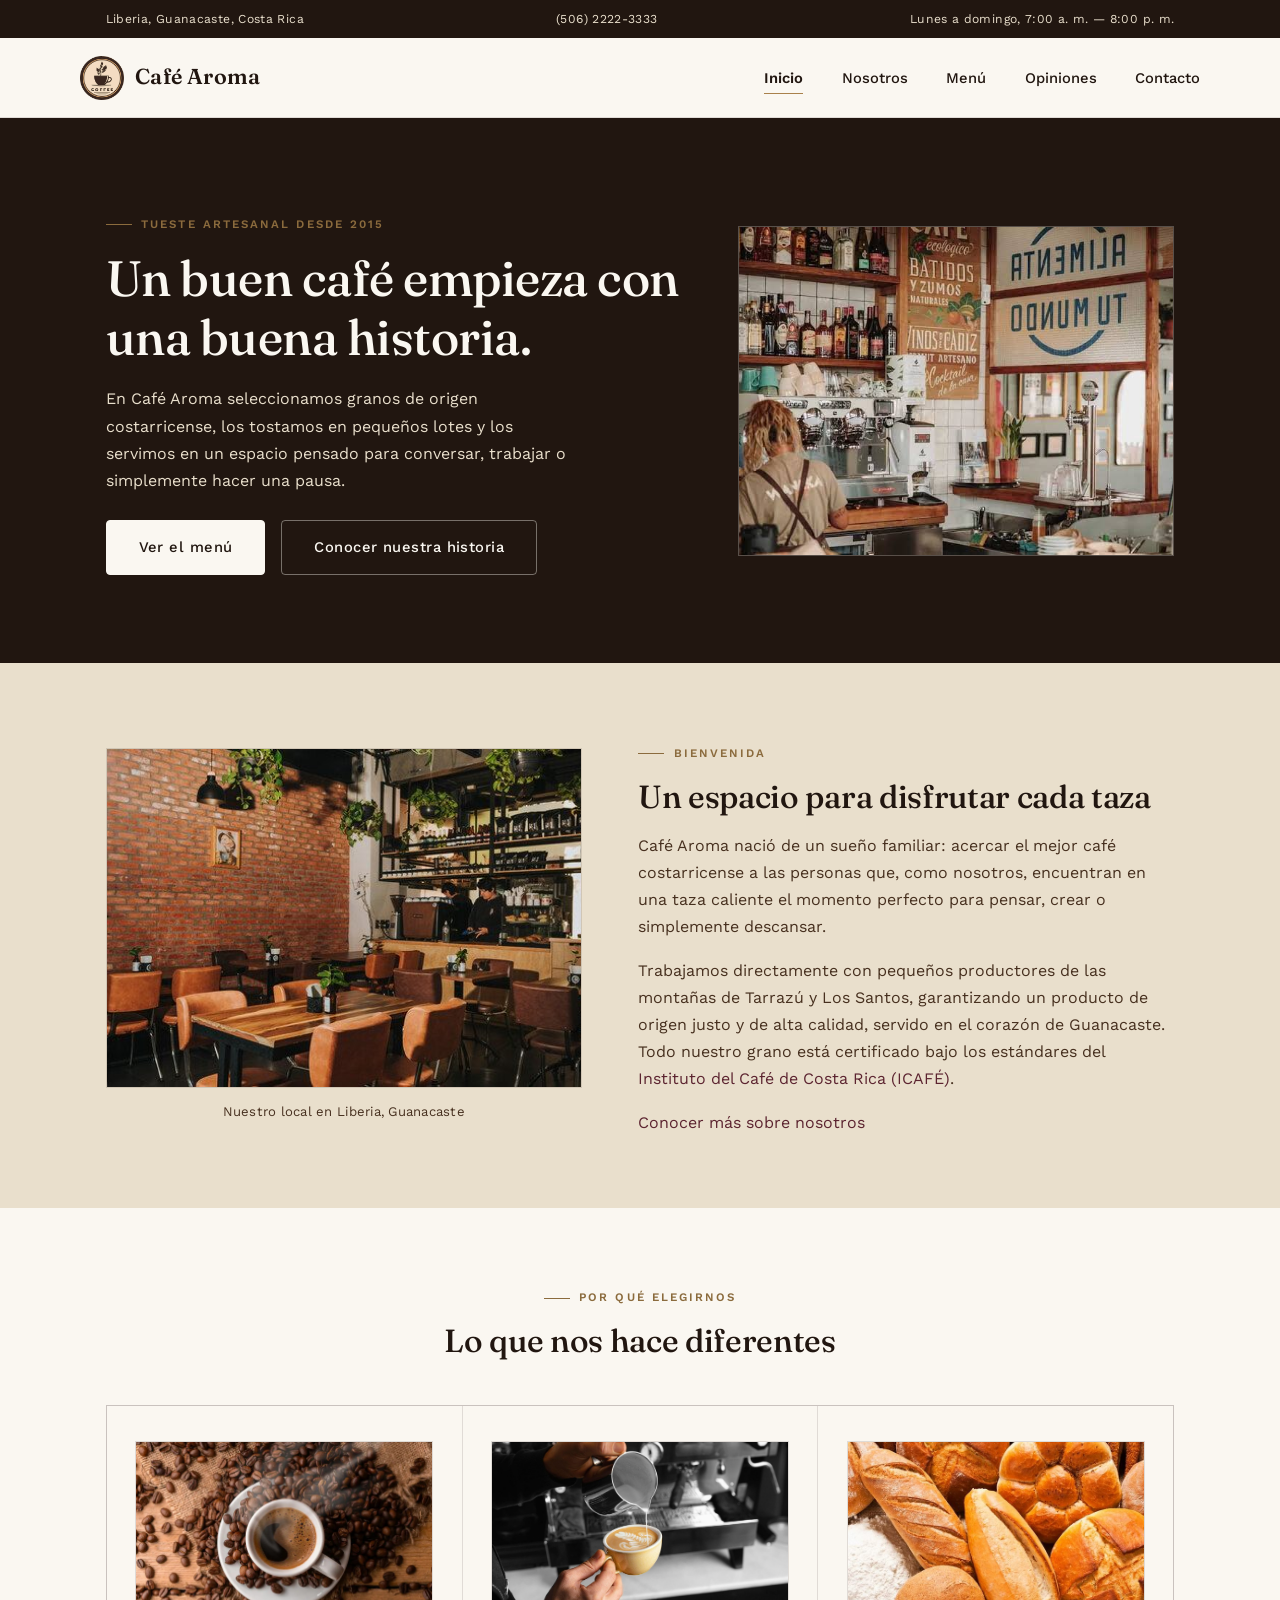
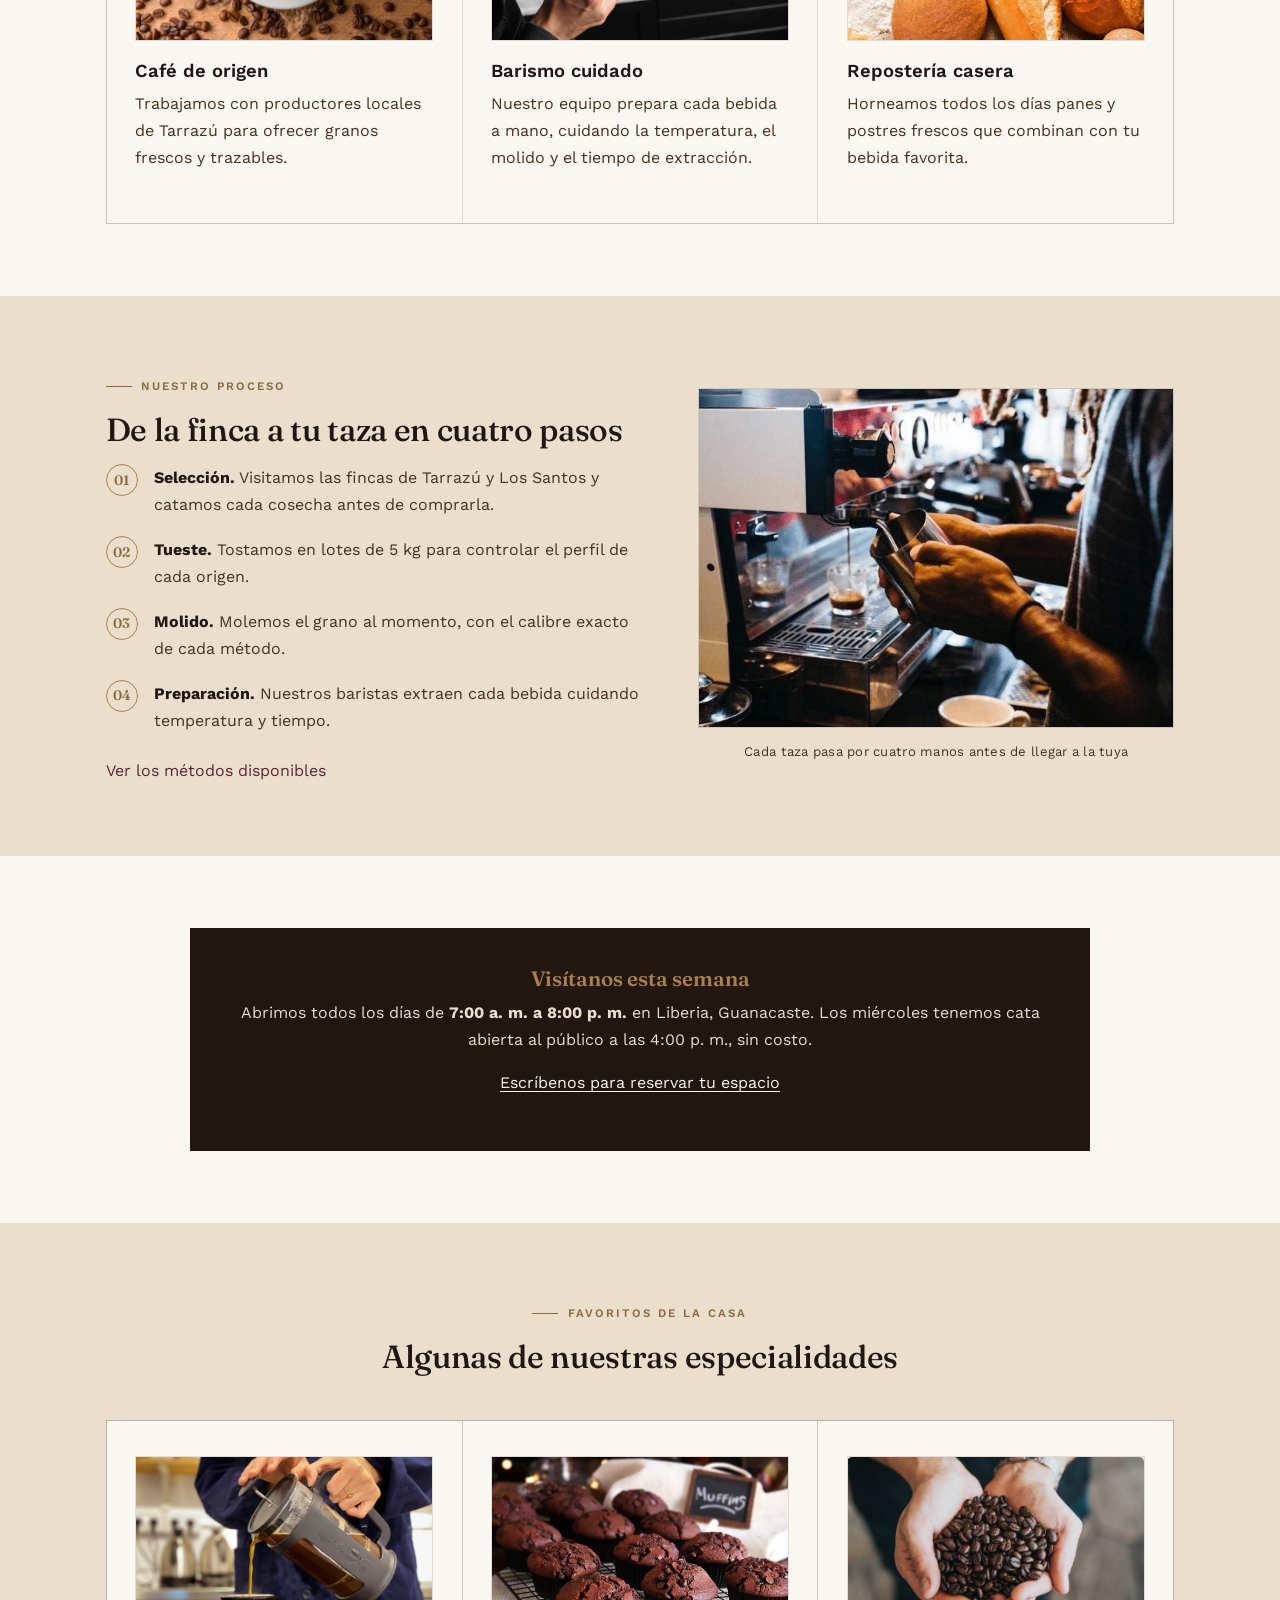
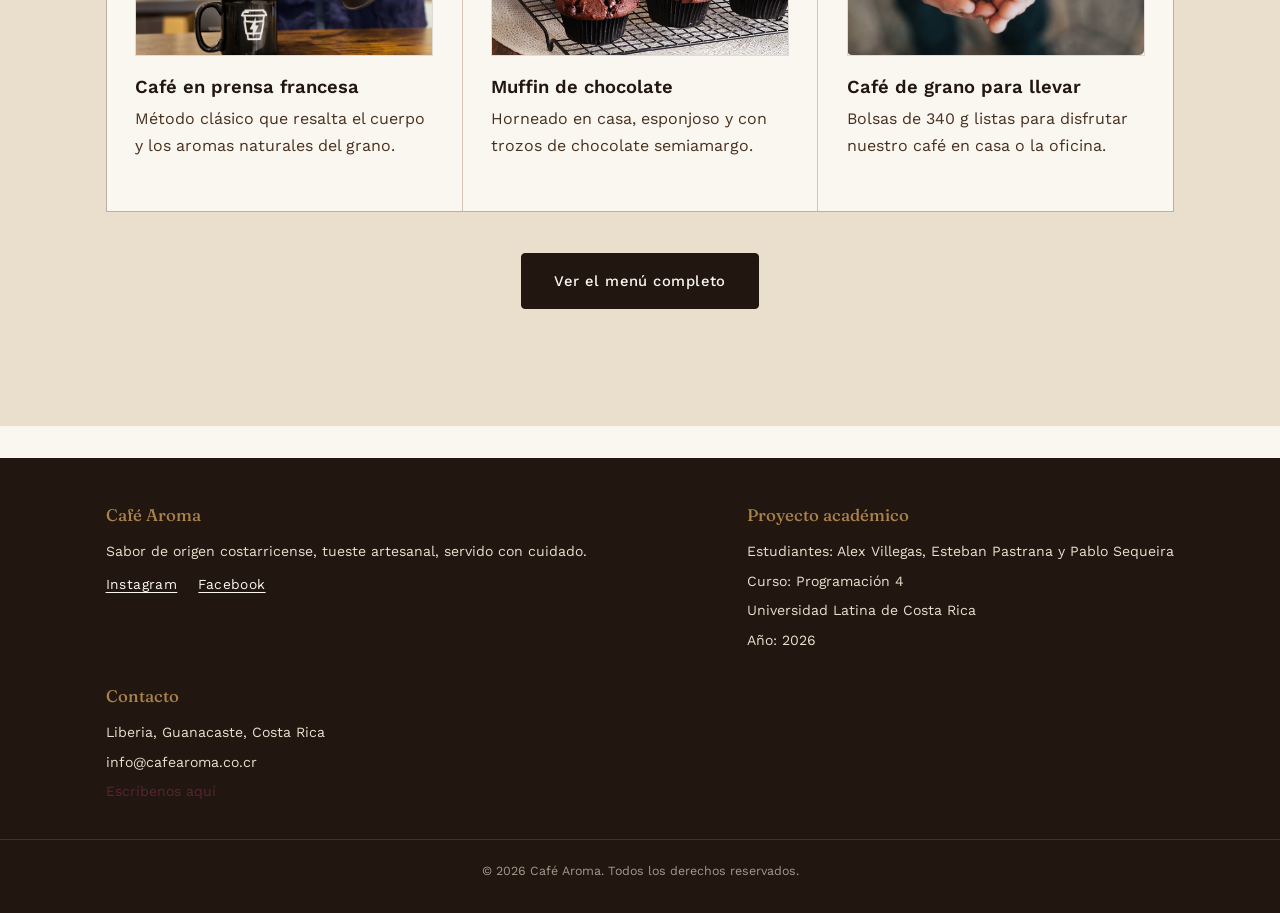
==== ProyectoWeb/index.html @ 9d429496 "Epastrana commit" ====
<!DOCTYPE html>
<html lang="es">
<head>
  <meta charset="UTF-8">
  <meta name="viewport" content="width=device-width, initial-scale=1.0">
  <title>Café Aroma | Inicio</title>
  <meta name="description" content="Café Aroma - cafetería en Liberia, Guanacaste, con café de origen costarricense, repostería casera y un espacio cuidado.">
  <link rel="preconnect" href="https://fonts.googleapis.com">
  <link rel="preconnect" href="https://fonts.gstatic.com" crossorigin>
  <link rel="stylesheet" href="https://fonts.googleapis.com/css2?family=Fraunces:opsz,wght@9..144,400;9..144,500;9..144,600;9..144,700&amp;family=Work+Sans:wght@300;400;500;600;700&amp;display=swap">
  <link rel="stylesheet" href="css/estilos.css">
</head>
<body>

  <div class="topbar">
    <div class="contenedor">
      <span>Liberia, Guanacaste, Costa Rica</span>
      <span>(506) 2222-3333</span>
      <span>Lunes a domingo, 7:00 a. m. — 8:00 p. m.</span>
    </div>
  </div>

  <header class="principal">
    <nav class="navbar contenedor">
      <a href="index.html" class="logo"><img src="imagenes/logo-cafe-aroma.png" alt="Logo de Café Aroma" class="marca"> Café Aroma</a>
      <input type="checkbox" id="menu-check">
      <label for="menu-check" class="menu-toggle">Menú</label>
      <ul class="nav-links">
        <li><a href="index.html" class="activo">Inicio</a></li>
        <li><a href="nosotros.html">Nosotros</a></li>
        <li><a href="menu.html">Menú</a></li>
        <li><a href="opiniones.html">Opiniones</a></li>
        <li><a href="contacto.html">Contacto</a></li>
      </ul>
    </nav>
  </header>

  <main>

    <section class="hero">
      <div class="contenedor">
        <div class="hero-texto">
          <span class="eyebrow">Tueste artesanal desde 2015</span>
          <h1>Un buen café empieza con una buena historia.</h1>
          <p>En Café Aroma seleccionamos granos de origen costarricense, los tostamos en pequeños lotes y los servimos en un espacio pensado para conversar, trabajar o simplemente hacer una pausa.</p>
          <div class="hero-botones">
            <a href="menu.html" class="boton">Ver el menú</a>
            <a href="nosotros.html" class="boton secundario">Conocer nuestra historia</a>
          </div>
        </div>
        <div class="hero-imagen">
          <img src="imagenes/barra-cafeteria.jpg" alt="Barra de Café Aroma con la máquina de espresso y la estantería de bebidas">
        </div>
      </div>
    </section>

    <section id="bienvenida">
      <div class="contenedor articulo-flex">
        <figure>
          <img src="imagenes/cafeteria-interior.jpg" alt="Interior de Café Aroma con pared de ladrillo, mesas de madera y sillones">
          <figcaption>Nuestro local en Liberia, Guanacaste</figcaption>
        </figure>
        <div class="texto">
          <span class="eyebrow">Bienvenida</span>
          <h2>Un espacio para disfrutar cada taza</h2>
          <p>Café Aroma nació de un sueño familiar: acercar el mejor café costarricense a las personas que, como nosotros, encuentran en una taza caliente el momento perfecto para pensar, crear o simplemente descansar.</p>
          <p>Trabajamos directamente con pequeños productores de las montañas de Tarrazú y Los Santos, garantizando un producto de origen justo y de alta calidad, servido en el corazón de Guanacaste. Todo nuestro grano está certificado bajo los estándares del <a href="https://www.icafe.cr" target="_blank" rel="noopener noreferrer">Instituto del Café de Costa Rica (ICAFÉ)</a>.</p>
          <a href="nosotros.html">Conocer más sobre nosotros</a>
        </div>
      </div>
    </section>

    <section id="destacados">
      <div class="contenedor">
        <div class="encabezado-seccion">
          <span class="eyebrow">Por qué elegirnos</span>
          <h2>Lo que nos hace diferentes</h2>
        </div>
        <div class="tarjetas">
          <article class="tarjeta">
            <img src="imagenes/taza-granos.jpg" alt="Taza de café recién servida rodeada de granos tostados">
            <h3>Café de origen</h3>
            <p>Trabajamos con productores locales de Tarrazú para ofrecer granos frescos y trazables.</p>
          </article>
          <article class="tarjeta">
            <img src="imagenes/latte-art.jpg" alt="Barista vertiendo leche para formar arte latte en una taza">
            <h3>Barismo cuidado</h3>
            <p>Nuestro equipo prepara cada bebida a mano, cuidando la temperatura, el molido y el tiempo de extracción.</p>
          </article>
          <article class="tarjeta">
            <img src="imagenes/reposteria.jpg" alt="Variedad de panes y repostería recién horneada">
            <h3>Repostería casera</h3>
            <p>Horneamos todos los días panes y postres frescos que combinan con tu bebida favorita.</p>
          </article>
        </div>
      </div>
    </section>

    <section id="proceso">
      <div class="contenedor articulo-flex invertido">
        <figure>
          <img src="imagenes/barista.jpg" alt="Barista preparando un espresso en la máquina de café">
          <figcaption>Cada taza pasa por cuatro manos antes de llegar a la tuya</figcaption>
        </figure>
        <div class="texto">
          <span class="eyebrow">Nuestro proceso</span>
          <h2>De la finca a tu taza en cuatro pasos</h2>
          <ol class="pasos">
            <li><strong>Selección.</strong> Visitamos las fincas de Tarrazú y Los Santos y catamos cada cosecha antes de comprarla.</li>
            <li><strong>Tueste.</strong> Tostamos en lotes de 5 kg para controlar el perfil de cada origen.</li>
            <li><strong>Molido.</strong> Molemos el grano al momento, con el calibre exacto de cada método.</li>
            <li><strong>Preparación.</strong> Nuestros baristas extraen cada bebida cuidando temperatura y tiempo.</li>
          </ol>
          <a href="menu.html#bebidas">Ver los métodos disponibles</a>
        </div>
      </div>
    </section>

    <section id="visitanos">
      <div class="contenedor">
        <aside class="destacado centrado">
          <h3>Visítanos esta semana</h3>
          <p>Abrimos todos los días de <strong>7:00 a. m. a 8:00 p. m.</strong> en Liberia, Guanacaste. Los miércoles tenemos cata abierta al público a las 4:00 p. m., sin costo.</p>
          <p><a href="contacto.html">Escríbenos para reservar tu espacio</a></p>
        </aside>
      </div>
    </section>

    <section id="favoritos">
      <div class="contenedor">
        <div class="encabezado-seccion">
          <span class="eyebrow">Favoritos de la casa</span>
          <h2>Algunas de nuestras especialidades</h2>
        </div>
        <div class="tarjetas">
          <article class="tarjeta">
            <img src="imagenes/prensa-francesa.jpg" alt="Café servido desde una prensa francesa hacia una taza">
            <h3>Café en prensa francesa</h3>
            <p>Método clásico que resalta el cuerpo y los aromas naturales del grano.</p>
          </article>
          <article class="tarjeta">
            <img src="imagenes/muffin-chocolate.jpg" alt="Muffins de chocolate recién horneados sobre una rejilla">
            <h3>Muffin de chocolate</h3>
            <p>Horneado en casa, esponjoso y con trozos de chocolate semiamargo.</p>
          </article>
          <article class="tarjeta">
            <img src="imagenes/granos-en-mano.jpg" alt="Manos sosteniendo granos de café tostado">
            <h3>Café de grano para llevar</h3>
            <p>Bolsas de 340 g listas para disfrutar nuestro café en casa o la oficina.</p>
          </article>
        </div>
        <div class="encabezado-seccion bloque-final">
          <a href="menu.html" class="boton">Ver el menú completo</a>
        </div>
      </div>
    </section>

  </main>

  <footer>
    <div class="contenedor">
      <div>
        <h3>Café Aroma</h3>
        <p>Sabor de origen costarricense, tueste artesanal, servido con cuidado.</p>
        <div class="redes">
          <a href="https://www.instagram.com" target="_blank" rel="noopener noreferrer">Instagram</a>
          <a href="https://www.facebook.com" target="_blank" rel="noopener noreferrer">Facebook</a>
        </div>
      </div>
      <div>
        <h3>Proyecto académico</h3>
        <p>Estudiantes: Alex Villegas, Esteban Pastrana y Pablo Sequeira</p>
        <p>Curso: Programación 4</p>
        <p>Universidad Latina de Costa Rica</p>
        <p>Año: 2026</p>
      </div>
      <div>
        <h3>Contacto</h3>
        <p>Liberia, Guanacaste, Costa Rica</p>
        <p>info@cafearoma.co.cr</p>
        <p><a href="contacto.html">Escríbenos aquí</a></p>
      </div>
    </div>
    <p class="footer-legal">&copy; 2026 Café Aroma. Todos los derechos reservados.</p>
  </footer>

</body>
</html>
---- ProyectoWeb/css/estilos.css ----
:root{
  --color-espresso: #211610;
  --color-coffee: #47301F;
  --color-cream: #E9DFCC;
  --color-cream-light: #FAF7F1;
  --color-gold: #A9814B;
  --color-gold-dark: #8B6B3D;
  --color-wine: #5C2430;
  --color-linea: rgba(33, 22, 16, 0.12);

  --font-display: 'Fraunces', serif;
  --font-body: 'Work Sans', sans-serif;

  --radius: 4px;
  --sombra: 0 18px 40px rgba(33, 22, 16, 0.12);
  --sombra-suave: 0 6px 16px rgba(33, 22, 16, 0.08);
  --transicion: all 0.25s ease-in-out;

  --alto-header: 79px;
}

*, *::before, *::after{
  box-sizing: border-box;
  margin: 0;
  padding: 0;
}

html{ scroll-behavior: smooth; }

[id]{ scroll-margin-top: calc(var(--alto-header) + 1.5rem); }

.menu-interno ~ [id]{ scroll-margin-top: calc(var(--alto-header) + 7rem); }

body{
  font-family: var(--font-body);
  font-weight: 400;
  background-color: var(--color-cream-light);
  color: var(--color-espresso);
  line-height: 1.7;
  -webkit-font-smoothing: antialiased;
}

img{ max-width: 100%; display: block; }

a{
  color: var(--color-wine);
  text-decoration: none;
  transition: var(--transicion);
}
a:hover{ color: var(--color-gold-dark); }

:focus-visible{
  outline: 2px solid var(--color-gold-dark);
  outline-offset: 3px;
}

ul{ list-style: none; }

h1, h2, h3{
  font-family: var(--font-display);
  color: var(--color-espresso);
  line-height: 1.18;
  font-weight: 500;
}

h1{ font-size: clamp(2.1rem, 4.4vw, 3.1rem); font-weight: 500; letter-spacing: -0.01em; }
h2{ font-size: clamp(1.5rem, 2.6vw, 2rem); font-weight: 500; margin-bottom: 1rem; letter-spacing: -0.01em; }
h3{ font-size: 1.15rem; font-weight: 600; margin-bottom: 0.5rem; font-family: var(--font-body); text-transform: none; }

p{ margin-bottom: 1rem; color: var(--color-coffee); }

.contenedor{
  width: 100%;
  max-width: 1120px;
  margin: 0 auto;
  padding: 0 1.6rem;
}

.eyebrow{
  display: inline-flex;
  align-items: center;
  gap: 0.6rem;
  font-family: var(--font-body);
  letter-spacing: 0.18em;
  text-transform: uppercase;
  font-size: 0.72rem;
  font-weight: 600;
  color: var(--color-gold-dark);
  margin-bottom: 0.9rem;
}
.eyebrow::before{
  content: "";
  display: inline-block;
  width: 26px;
  height: 1px;
  background-color: var(--color-gold-dark);
}

.boton{
  display: inline-block;
  padding: 0.9rem 2rem;
  background-color: var(--color-espresso);
  color: var(--color-cream-light);
  border: 1px solid var(--color-espresso);
  border-radius: var(--radius);
  font-weight: 500;
  cursor: pointer;
  font-family: var(--font-body);
  font-size: 0.92rem;
  letter-spacing: 0.03em;
  transition: var(--transicion);
}
.boton:hover{
  background-color: var(--color-gold);
  border-color: var(--color-gold);
  color: var(--color-cream-light);
}
.boton.secundario{
  background-color: transparent;
  color: var(--color-espresso);
}
.boton.secundario:hover{
  background-color: var(--color-espresso);
  color: var(--color-cream-light);
}

.topbar{
  background-color: var(--color-espresso);
  color: var(--color-cream);
  font-size: 0.76rem;
  letter-spacing: 0.03em;
  padding: 0.55rem 0;
}
.topbar .contenedor{
  display: flex;
  justify-content: space-between;
  flex-wrap: wrap;
  gap: 0.4rem 1.6rem;
}

header.principal{
  background-color: var(--color-cream-light);
  border-bottom: 1px solid var(--color-linea);
  position: sticky;
  top: 0;
  z-index: 100;
}

.navbar{
  display: flex;
  align-items: center;
  justify-content: space-between;
  padding: 1.1rem 0;
}

.logo{
  font-family: var(--font-display);
  font-size: 1.35rem;
  font-weight: 600;
  color: var(--color-espresso);
  display: flex;
  align-items: center;
  gap: 0.7rem;
  letter-spacing: 0.01em;
}
.logo .marca{
  width: 44px;
  height: 44px;
  flex-shrink: 0;
}

.nav-links{
  display: flex;
  gap: 2.4rem;
}
.nav-links a{
  color: var(--color-espresso);
  font-weight: 500;
  font-size: 0.92rem;
  position: relative;
  padding: 0.3rem 0;
}
.nav-links a::after{
  content: "";
  position: absolute;
  left: 0; bottom: -2px;
  width: 0%;
  height: 1px;
  background-color: var(--color-gold);
  transition: var(--transicion);
}
.nav-links a:hover::after,
.nav-links a.activo::after{
  width: 100%;
}
.nav-links a:hover{ color: var(--color-gold-dark); }
.nav-links a.activo{ color: var(--color-espresso); font-weight: 600; }

.menu-toggle{
  display: none;
  font-size: 1rem;
  font-family: var(--font-body);
  letter-spacing: 0.08em;
  text-transform: uppercase;
  background: none;
  border: 1px solid var(--color-espresso);
  color: var(--color-espresso);
  padding: 0.4rem 0.9rem;
  cursor: pointer;
}
#menu-check{ display: none; }

.hero{
  background-color: var(--color-espresso);
  color: var(--color-cream-light);
  padding: 5.5rem 0;
}
.hero .contenedor{
  display: flex;
  align-items: center;
  gap: 3.5rem;
  flex-wrap: wrap;
}
.hero-texto{ flex: 1 1 440px; }
.hero-texto h1{ color: var(--color-cream-light); margin-bottom: 1.2rem; }
.hero-texto p{ color: var(--color-cream); max-width: 46ch; }
.hero-botones{ display: flex; gap: 1rem; margin-top: 1.6rem; flex-wrap: wrap; }
.hero .boton:not(.secundario){
  background-color: var(--color-cream-light);
  border-color: var(--color-cream-light);
  color: var(--color-espresso);
}
.hero .boton:not(.secundario):hover{
  background-color: var(--color-gold);
  border-color: var(--color-gold);
  color: var(--color-espresso);
}
.hero-botones .boton.secundario{ color: var(--color-cream-light); border-color: rgba(250,247,241,0.4); }
.hero-botones .boton.secundario:hover{ background: var(--color-cream-light); color: var(--color-espresso); border-color: var(--color-cream-light); }

.hero-imagen{
  flex: 1 1 300px;
  display: flex;
  justify-content: center;
}
.hero-imagen img{
  width: 100%;
  max-width: 460px;
  height: 330px;
  object-fit: cover;
  border: 1px solid rgba(250,247,241,0.25);
}

.hero-simple{ padding: 4rem 0; }
.hero-simple .contenedor{ display: block; text-align: center; }
.hero-simple .eyebrow{ justify-content: center; color: var(--color-gold); }
.hero-simple .eyebrow::before{ background-color: var(--color-gold); }
.hero-simple h1{ color: var(--color-cream-light); }
.hero-simple p{ color: var(--color-cream); max-width: 60ch; margin: 0 auto; }

main{ display: block; }

section{ padding: 4.5rem 0; }
section:nth-of-type(even){ background-color: var(--color-cream); }

.encabezado-seccion{
  text-align: center;
  max-width: 640px;
  margin: 0 auto 2.8rem auto;
}
.encabezado-seccion .eyebrow{ justify-content: center; }

.tarjetas{
  display: flex;
  flex-wrap: wrap;
  gap: 1px;
  background-color: var(--color-linea);
  border: 1px solid var(--color-linea);
}
.tarjeta{
  background-color: var(--color-cream-light);
  padding: 2.2rem 1.8rem;
  flex: 1 1 260px;
  transition: var(--transicion);
}
.tarjeta:hover{ background-color: var(--color-cream); }
.tarjeta img{
  margin-bottom: 1.2rem;
  height: 200px;
  width: 100%;
  object-fit: cover;
  border: 1px solid var(--color-linea);
}
.tarjeta .icono-numero{
  font-family: var(--font-display);
  color: var(--color-gold-dark);
  font-size: 1.1rem;
  text-transform: uppercase;
  letter-spacing: 0.1em;
  margin-bottom: 0.6rem;
}

.articulo-flex{
  display: flex;
  align-items: center;
  gap: 3.5rem;
  flex-wrap: wrap;
}
.articulo-flex.invertido{ flex-direction: row-reverse; }
.articulo-flex figure{ flex: 1 1 320px; min-width: 0; }
.articulo-flex .texto{ flex: 1 1 380px; min-width: 0; }
.articulo-flex img{
  border: 1px solid var(--color-linea);
  width: 100%;
  height: 340px;
  object-fit: cover;
}
figcaption{
  margin-top: 0.8rem;
  font-size: 0.82rem;
  color: var(--color-coffee);
  text-align: center;
  letter-spacing: 0.02em;
}

aside.destacado{
  background-color: var(--color-espresso);
  color: var(--color-cream-light);
  padding: 2.4rem;
  max-width: 900px;
  margin: 0 auto;
}
aside.destacado h3{ color: var(--color-gold); font-family: var(--font-display); font-size: 1.3rem; }
aside.destacado p{ color: var(--color-cream); }
aside.destacado a{ color: var(--color-cream-light); text-decoration: underline; text-underline-offset: 3px; }

.lista-check li{
  padding-left: 1.5rem;
  position: relative;
  margin-bottom: 0.7rem;
  color: var(--color-coffee);
}
.lista-check li::before{
  content: "";
  position: absolute;
  left: 0;
  top: 0.55em;
  width: 6px;
  height: 6px;
  background-color: var(--color-gold-dark);
  border-radius: 50%;
}

.pasos{
  list-style: none;
  counter-reset: paso;
  margin-bottom: 1.4rem;
}
.pasos li{
  counter-increment: paso;
  position: relative;
  padding-left: 3rem;
  margin-bottom: 1.1rem;
  color: var(--color-coffee);
}
.pasos li::before{
  content: counter(paso, decimal-leading-zero);
  position: absolute;
  left: 0;
  top: 0;
  width: 2rem;
  height: 2rem;
  display: flex;
  align-items: center;
  justify-content: center;
  font-family: var(--font-display);
  font-size: 0.86rem;
  font-weight: 600;
  color: var(--color-gold-dark);
  border: 1px solid var(--color-gold);
  border-radius: 50%;
}
.pasos li strong{ color: var(--color-espresso); }

.pasos-tiempo{
  max-width: 760px;
  margin: 0 auto;
  border-left: 1px solid var(--color-linea);
  padding-left: 1.6rem;
}
.pasos-tiempo li{ padding-left: 3.4rem; }
.pasos-tiempo li::before{ left: -1px; }

.lista-clara li{ color: var(--color-cream); }
.lista-clara li::before{ background-color: var(--color-gold); }
.lista-clara li strong{ color: var(--color-cream-light); }

.menu-interno{
  background-color: var(--color-cream-light);
  border-bottom: 1px solid var(--color-linea);
  padding: 0.9rem 0;

  position: sticky;
  top: var(--alto-header);
  z-index: 90;
  box-shadow: 0 8px 18px rgba(33, 22, 16, 0.07);
}
.menu-interno .contenedor{
  display: flex;
  align-items: center;
  flex-wrap: wrap;
  gap: 0.6rem 1.4rem;
}
.menu-interno h2{
  font-family: var(--font-body);
  font-size: 0.72rem;
  letter-spacing: 0.18em;
  text-transform: uppercase;
  color: var(--color-gold-dark);
  font-weight: 600;
  margin-bottom: 0;
  white-space: nowrap;
}
.menu-interno ul{
  display: flex;
  flex-wrap: wrap;
  gap: 0.5rem;
}
.menu-interno a{
  display: inline-block;
  padding: 0.42rem 1rem;
  white-space: nowrap;
  border: 1px solid var(--color-linea);
  border-radius: var(--radius);
  color: var(--color-espresso);
  font-size: 0.88rem;
  font-weight: 500;
}
.menu-interno a:hover{
  background-color: var(--color-espresso);
  border-color: var(--color-espresso);
  color: var(--color-cream-light);
}

.volver-arriba{
  text-align: right;
  margin: 1.2rem 0 0;
  font-size: 0.84rem;
}
.volver-arriba a{
  color: var(--color-gold-dark);
  letter-spacing: 0.03em;
}
.volver-arriba a:hover{ color: var(--color-espresso); }

.centrado{ text-align: center; }
.bloque-final{ margin-top: 2.6rem; }
.tarjeta .precio{ margin-bottom: 0; font-size: 1.05rem; }

.tabla-responsive{
  width: 100%;
  min-width: 0;
  max-width: 100%;
  overflow-x: auto;
  margin-bottom: 1rem;
  -webkit-overflow-scrolling: touch;
}

table{
  width: 100%;
  min-width: 480px;
  border-collapse: collapse;
  background-color: var(--color-cream-light);
  margin-bottom: 1rem;
  border: 1px solid var(--color-linea);
}
caption{
  font-family: var(--font-display);
  font-size: 1.15rem;
  font-weight: 500;
  padding: 0 0 0.8rem 0;
  text-align: left;
  color: var(--color-espresso);
}
thead{ background-color: var(--color-espresso); color: var(--color-cream-light); }
th, td{
  padding: 0.9rem 1.1rem;
  text-align: left;
  border-bottom: 1px solid var(--color-linea);
  font-size: 0.94rem;
}
th{ font-weight: 500; letter-spacing: 0.03em; text-transform: uppercase; font-size: 0.76rem; }
tbody tr:hover{ background-color: var(--color-cream); }
tbody tr:last-child td{ border-bottom: none; }
.precio{ font-weight: 600; color: var(--color-wine); white-space: nowrap; }

.grupo-menu{ margin-bottom: 3.2rem; }
.grupo-menu:last-child{ margin-bottom: 0; }
.grupo-menu h3{
  font-family: var(--font-display);
  font-size: 1.3rem;
  color: var(--color-espresso);
  margin-bottom: 1.1rem;
  padding-bottom: 0.6rem;
  border-bottom: 1px solid var(--color-linea);
}

.galeria-grid{
  display: flex;
  flex-wrap: wrap;
  gap: 1px;
  background-color: var(--color-linea);
  border: 1px solid var(--color-linea);
}
.galeria-item{
  flex: 1 1 260px;
  background-color: var(--color-cream-light);
  display: flex;
}
.galeria-grid figure{
  display: flex;
  flex-direction: column;
  width: 100%;
}
.galeria-grid figure img{
  height: 220px;
  width: 100%;
  object-fit: cover;
  transition: var(--transicion);
}
.galeria-grid figure:hover img{ opacity: 0.85; }
.galeria-grid figcaption{ padding: 0.9rem 1.1rem 1.3rem; flex: 1; }

.opiniones-grid{
  display: flex;
  flex-wrap: wrap;
  gap: 1.4rem;
}
.opinion{
  flex: 1 1 300px;
  background-color: var(--color-cream-light);
  border: 1px solid var(--color-linea);
  border-top: 3px solid var(--color-gold);
  padding: 1.8rem 1.6rem;
  box-shadow: var(--sombra-suave);
  transition: var(--transicion);
}
.opinion:hover{
  transform: translateY(-4px);
  box-shadow: var(--sombra);
}
.opinion h3{ margin-bottom: 0.15rem; }
.opinion-meta{
  font-size: 0.8rem;
  letter-spacing: 0.04em;
  color: var(--color-gold-dark);
  margin-bottom: 0.5rem;
}
.opinion blockquote{
  border-left: 2px solid var(--color-linea);
  padding-left: 1rem;
  margin-top: 0.9rem;
}
.opinion blockquote p{ margin-bottom: 0; font-style: italic; }

.estrellas{
  color: var(--color-gold);
  letter-spacing: 0.15em;
  font-size: 1rem;
}
.opinion-nota{
  color: var(--color-coffee);
  font-size: 0.8rem;
  letter-spacing: 0.03em;
  margin-left: 0.4rem;
}

.etiqueta-grupo{
  font-weight: 500;
  font-size: 0.86rem;
  letter-spacing: 0.02em;
  color: var(--color-espresso);
  margin-bottom: 0.7rem;
}
.grupo-radio{
  display: flex;
  flex-wrap: wrap;
  gap: 0.6rem 1.6rem;
}
.grupo-radio span{
  display: flex;
  align-items: center;
  gap: 0.45rem;
}
.grupo-radio input[type="radio"]{
  width: 17px;
  height: 17px;
  padding: 0;
  accent-color: var(--color-gold-dark);
  cursor: pointer;
}
.grupo-radio label{
  margin-bottom: 0;
  font-weight: 400;
  font-size: 0.88rem;
  cursor: pointer;
}

.form-contacto{
  background-color: var(--color-cream-light);
  padding: 2.6rem;
  border: 1px solid var(--color-linea);
  max-width: 700px;
  margin: 0 auto;
}
.campo{ margin-bottom: 1.4rem; display: flex; flex-direction: column; }
.campo-fila{ display: flex; gap: 1.4rem; flex-wrap: wrap; }
.campo-fila .campo{ flex: 1 1 220px; }

label{
  font-weight: 500;
  margin-bottom: 0.45rem;
  font-size: 0.86rem;
  letter-spacing: 0.02em;
  color: var(--color-espresso);
}
input, select, textarea{
  font-family: var(--font-body);
  font-size: 0.96rem;
  padding: 0.78rem 0.9rem;
  border: 1px solid var(--color-linea);
  border-radius: var(--radius);
  background-color: var(--color-cream-light);
  color: var(--color-espresso);
  transition: var(--transicion);
}
input:focus, select:focus, textarea:focus{
  outline: none;
  border-color: var(--color-gold-dark);
}
textarea{ resize: vertical; min-height: 120px; }

.form-botones{ display: flex; gap: 1rem; margin-top: 0.6rem; flex-wrap: wrap; }
.form-botones button{
  font-family: var(--font-body);
  font-size: 0.92rem;
  letter-spacing: 0.03em;
  padding: 0.9rem 2rem;
  border-radius: var(--radius);
  cursor: pointer;
  border: 1px solid var(--color-espresso);
  transition: var(--transicion);
}
button[type="submit"]{ background-color: var(--color-espresso); color: var(--color-cream-light); }
button[type="submit"]:hover{ background-color: var(--color-gold); border-color: var(--color-gold); }
button[type="reset"]{ background-color: transparent; color: var(--color-espresso); }
button[type="reset"]:hover{ background-color: var(--color-wine); border-color: var(--color-wine); color: var(--color-cream-light); }

fieldset{
  min-width: 0;
  border: 1px solid var(--color-linea);
  border-radius: var(--radius);
  padding: 1.6rem 1.5rem 0.6rem;
  margin-bottom: 1.8rem;
}
legend{
  font-family: var(--font-body);
  font-size: 0.72rem;
  letter-spacing: 0.18em;
  text-transform: uppercase;
  font-weight: 600;
  color: var(--color-gold-dark);
  padding: 0 0.6rem;
}
.obligatorio{ color: var(--color-wine); font-weight: 700; }
.ayuda{
  margin-top: 0.35rem;
  font-size: 0.78rem;
  color: var(--color-coffee);
}
.campo-inline{
  flex-direction: row;
  align-items: center;
  gap: 0.6rem;
}
.campo-inline input[type="checkbox"]{
  width: 18px;
  height: 18px;
  padding: 0;
  accent-color: var(--color-gold-dark);
  cursor: pointer;
}
.campo-inline label{ margin-bottom: 0; font-weight: 400; cursor: pointer; }
.nota-form{ font-size: 0.82rem; color: var(--color-coffee); }

input:invalid:not(:placeholder-shown){ border-color: var(--color-wine); }
input:focus, select:focus, textarea:focus{ box-shadow: var(--sombra-suave); }

.info-contacto{ display: flex; flex-wrap: wrap; gap: 1px; background-color: var(--color-linea); border: 1px solid var(--color-linea); margin-bottom: 3rem; }
.info-contacto .tarjeta{ text-align: center; flex: 1 1 220px; }

.mapa-ilustrativo{
  border: 1px solid var(--color-linea);
  padding: 1.6rem;
  text-align: center;
  background-color: var(--color-cream);
  max-width: 760px;
  margin: 0 auto;
}
.mapa-ilustrativo img{
  max-height: 320px;
  width: 100%;
  object-fit: contain;
  margin: 0 auto;
}
.mapa-ilustrativo figcaption{
  margin-top: 1.1rem;
  font-size: 0.9rem;
  font-weight: 500;
  color: var(--color-coffee);
}

footer{
  background-color: var(--color-espresso);
  color: var(--color-cream);
  padding: 3rem 0 1.6rem;
  margin-top: 2rem;
}
footer .contenedor{ display: flex; justify-content: space-between; flex-wrap: wrap; gap: 1.8rem; }
footer h3{ color: var(--color-gold); margin-bottom: 0.9rem; font-family: var(--font-display); font-size: 1.05rem; font-weight: 500; }
footer p{ font-size: 0.88rem; color: var(--color-cream); margin-bottom: 0.35rem; }
footer .redes a{ color: var(--color-cream-light); margin-right: 1rem; font-size: 0.86rem; letter-spacing: 0.03em; text-decoration: underline; text-underline-offset: 3px; }
footer .redes a:hover{ color: var(--color-gold); }
.footer-legal{
  text-align: center;
  border-top: 1px solid rgba(233,223,204,0.15);
  margin-top: 1.8rem;
  padding-top: 1.3rem;
  font-size: 0.78rem;
  color: rgba(233,223,204,0.65);
}

@media (max-width: 860px){
  .articulo-flex, .articulo-flex.invertido{
    flex-direction: column;
    align-items: stretch;
  }
  .articulo-flex figure,
  .articulo-flex .texto{ width: 100%; }
}

@media (max-width: 720px){
  :root{ --alto-header: 84px; }
  .menu-toggle{ display: block; }
  .nav-links{
    position: absolute;
    top: 100%;
    left: 0; right: 0;
    flex-direction: column;
    background-color: var(--color-cream-light);
    text-align: center;
    max-height: 0;
    overflow: hidden;
    border-bottom: 1px solid var(--color-linea);
    transition: max-height 0.3s ease;
  }
  .nav-links li{ padding: 0.9rem 0; }
  #menu-check:checked ~ .nav-links{
    max-height: 100vh;
    overflow-y: auto;
  }
  .topbar .contenedor{ justify-content: center; text-align: center; }
  footer .contenedor{ flex-direction: column; text-align: center; }
  footer .redes{ justify-content: center; display: flex; }
}

@media (max-width: 620px){
  .menu-interno .contenedor{ display: block; }
  .menu-interno h2{
    text-align: center;
    margin-bottom: 0.55rem;
  }
  .menu-interno ul{
    flex-wrap: nowrap;
    overflow-x: auto;
    padding-bottom: 0.2rem;
  }
  .volver-arriba{ text-align: center; }
  .pasos-tiempo{ padding-left: 0.8rem; }
}

@media (max-width: 500px){
  .hero{ padding: 3.2rem 0; text-align: center; }
  .hero .contenedor{ flex-direction: column-reverse; }
  section{ padding: 3rem 0; }
  .form-contacto{ padding: 1.5rem 1.2rem; }
  fieldset{ padding: 1.2rem 1rem 0.4rem; }
  .form-botones button{ width: 100%; }
  .pasos li, .pasos-tiempo li{ padding-left: 2.6rem; }
  .opinion{ padding: 1.4rem 1.2rem; }
  .articulo-flex img{ height: 240px; }
  .tarjeta img{ height: 170px; }
  .hero-imagen img{ width: 220px; }
  table{ font-size: 0.88rem; }
  th, td{ padding: 0.7rem 0.6rem; }
}
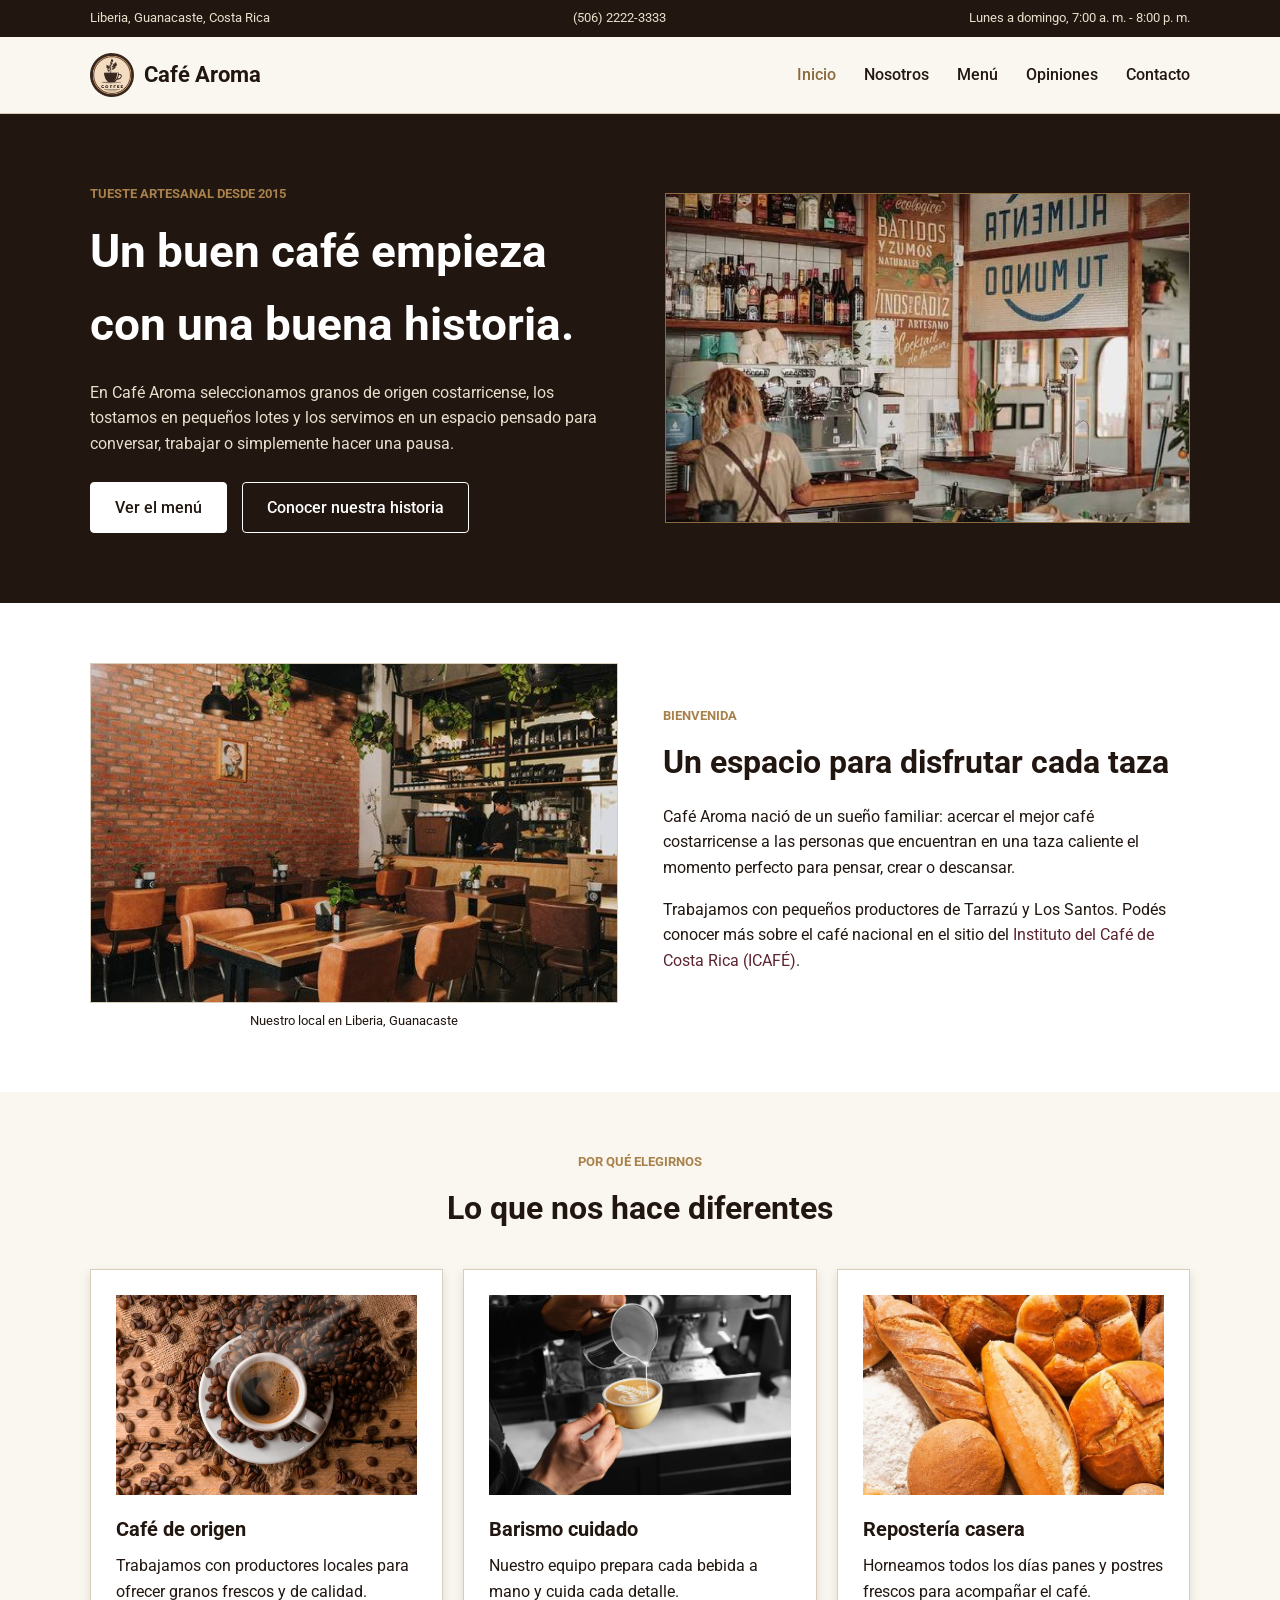
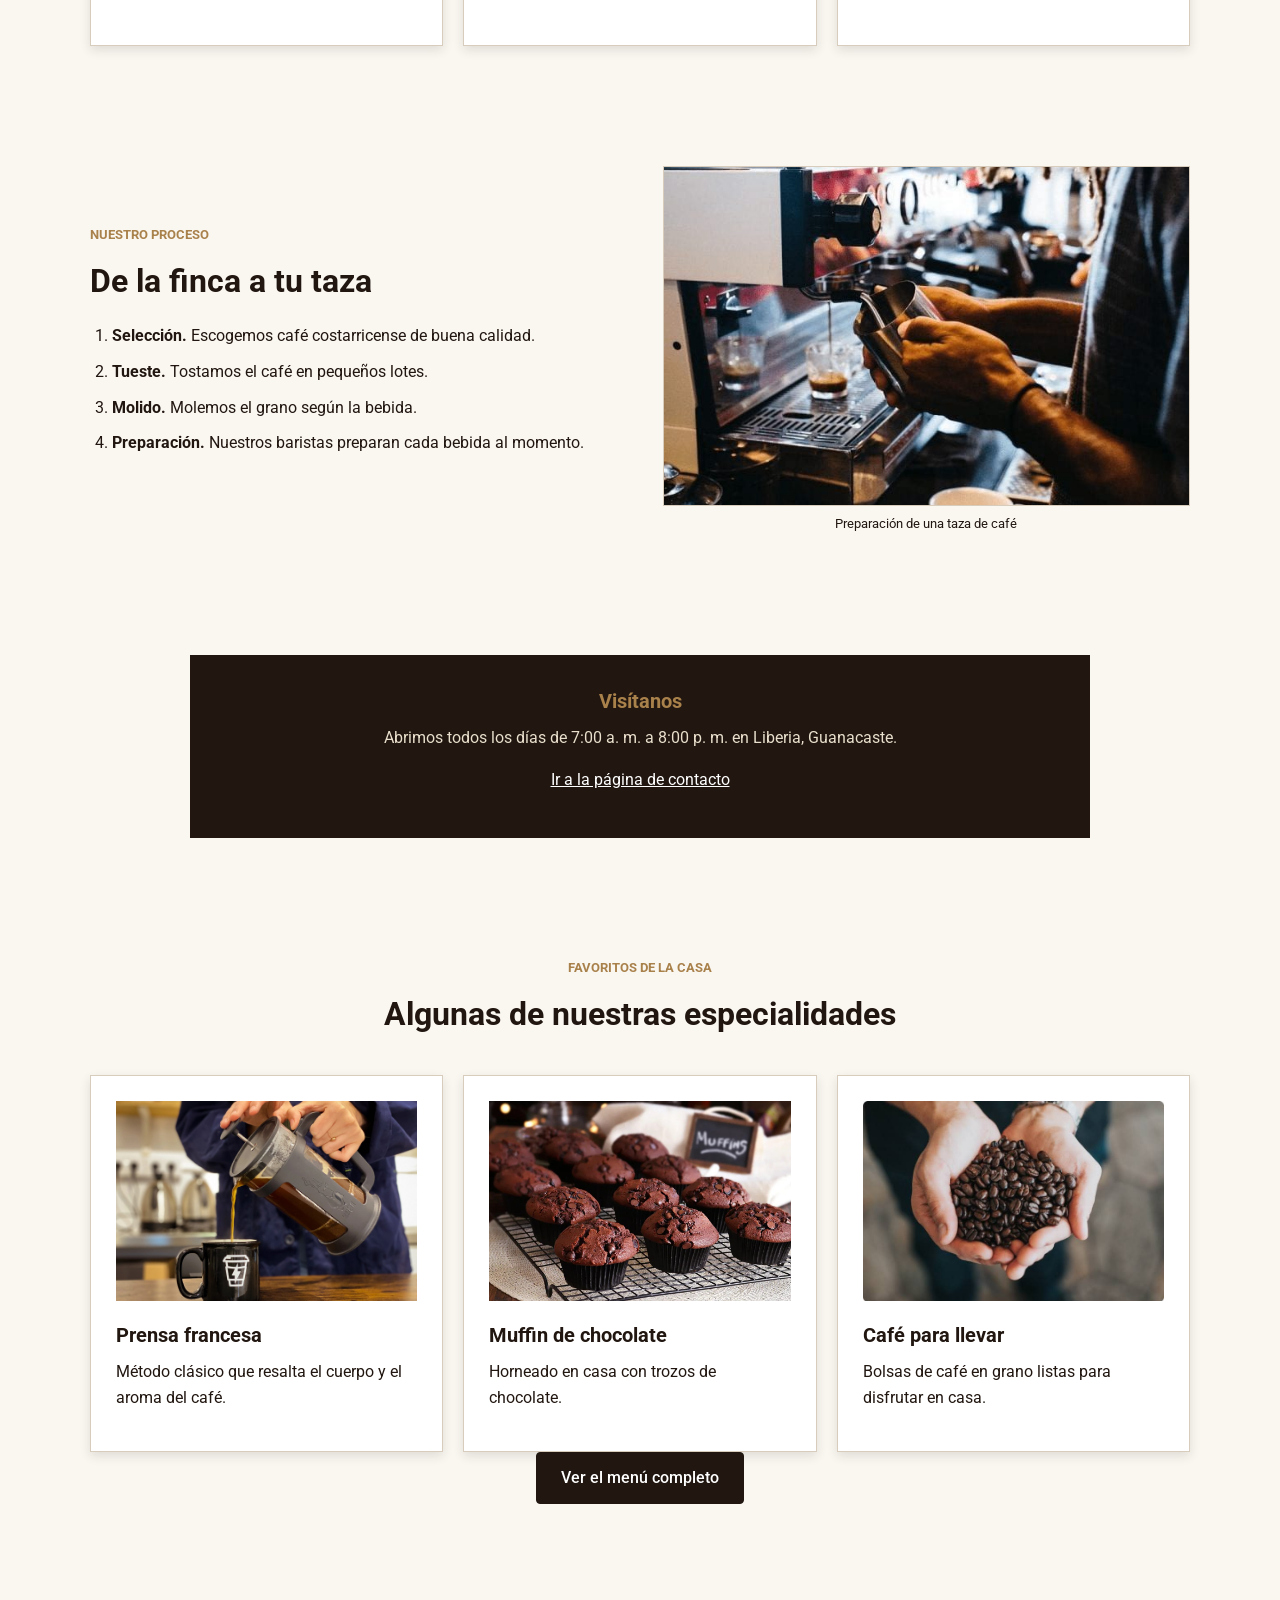
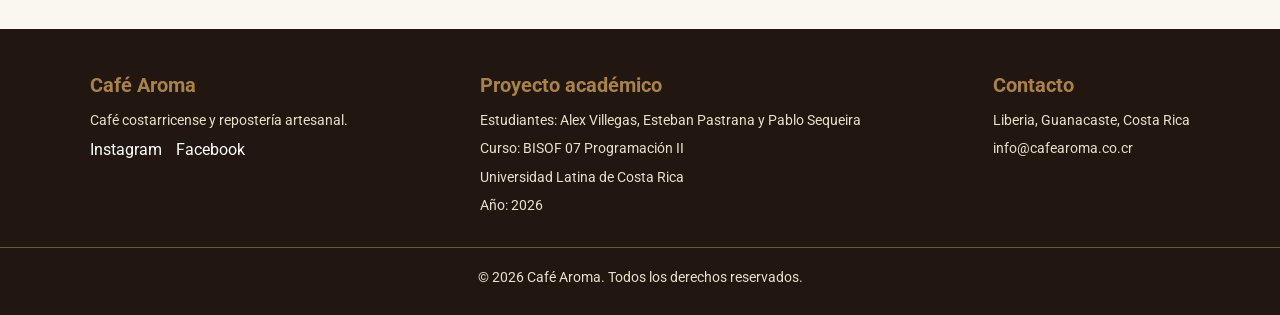
==== commit a8763469: "Simplificar inicio y usar nombres de clases en español" ====
--- a/ProyectoWeb/index.html
+++ b/ProyectoWeb/index.html
@@ -4,28 +4,26 @@
   <meta charset="UTF-8">
   <meta name="viewport" content="width=device-width, initial-scale=1.0">
   <title>Café Aroma | Inicio</title>
-  <meta name="description" content="Café Aroma - cafetería en Liberia, Guanacaste, con café de origen costarricense, repostería casera y un espacio cuidado.">
-  <link rel="preconnect" href="https://fonts.googleapis.com">
-  <link rel="preconnect" href="https://fonts.gstatic.com" crossorigin>
-  <link rel="stylesheet" href="https://fonts.googleapis.com/css2?family=Fraunces:opsz,wght@9..144,400;9..144,500;9..144,600;9..144,700&amp;family=Work+Sans:wght@300;400;500;600;700&amp;display=swap">
+  <link rel="stylesheet" href="https://fonts.googleapis.com/css2?family=Roboto:wght@400;500;700&display=swap">
   <link rel="stylesheet" href="css/estilos.css">
 </head>
 <body>
 
-  <div class="topbar">
+  <div class="barra-superior">
     <div class="contenedor">
       <span>Liberia, Guanacaste, Costa Rica</span>
       <span>(506) 2222-3333</span>
-      <span>Lunes a domingo, 7:00 a. m. — 8:00 p. m.</span>
+      <span>Lunes a domingo, 7:00 a. m. - 8:00 p. m.</span>
     </div>
   </div>
 
   <header class="principal">
-    <nav class="navbar contenedor">
-      <a href="index.html" class="logo"><img src="imagenes/logo-cafe-aroma.png" alt="Logo de Café Aroma" class="marca"> Café Aroma</a>
-      <input type="checkbox" id="menu-check">
-      <label for="menu-check" class="menu-toggle">Menú</label>
-      <ul class="nav-links">
+    <nav class="barra-navegacion contenedor">
+      <a href="index.html" class="logo">
+        <img src="imagenes/logo-cafe-aroma.png" alt="Logo de Café Aroma" class="marca">
+        Café Aroma
+      </a>
+      <ul class="enlaces-navegacion">
         <li><a href="index.html" class="activo">Inicio</a></li>
         <li><a href="nosotros.html">Nosotros</a></li>
         <li><a href="menu.html">Menú</a></li>
@@ -37,35 +35,34 @@
 
   <main>
 
-    <section class="hero">
+    <section class="portada">
       <div class="contenedor">
-        <div class="hero-texto">
-          <span class="eyebrow">Tueste artesanal desde 2015</span>
+        <div class="portada-texto">
+          <span class="subtitulo">Tueste artesanal desde 2015</span>
           <h1>Un buen café empieza con una buena historia.</h1>
           <p>En Café Aroma seleccionamos granos de origen costarricense, los tostamos en pequeños lotes y los servimos en un espacio pensado para conversar, trabajar o simplemente hacer una pausa.</p>
-          <div class="hero-botones">
+          <div class="portada-botones">
             <a href="menu.html" class="boton">Ver el menú</a>
             <a href="nosotros.html" class="boton secundario">Conocer nuestra historia</a>
           </div>
         </div>
-        <div class="hero-imagen">
-          <img src="imagenes/barra-cafeteria.jpg" alt="Barra de Café Aroma con la máquina de espresso y la estantería de bebidas">
+        <div class="portada-imagen">
+          <img src="imagenes/barra-cafeteria.jpg" alt="Barra de Café Aroma con máquina de espresso">
         </div>
       </div>
     </section>
 
     <section id="bienvenida">
-      <div class="contenedor articulo-flex">
+      <div class="contenedor articulo-flexible">
         <figure>
-          <img src="imagenes/cafeteria-interior.jpg" alt="Interior de Café Aroma con pared de ladrillo, mesas de madera y sillones">
+          <img src="imagenes/cafeteria-interior.jpg" alt="Interior de Café Aroma con mesas de madera">
           <figcaption>Nuestro local en Liberia, Guanacaste</figcaption>
         </figure>
         <div class="texto">
-          <span class="eyebrow">Bienvenida</span>
+          <span class="subtitulo">Bienvenida</span>
           <h2>Un espacio para disfrutar cada taza</h2>
-          <p>Café Aroma nació de un sueño familiar: acercar el mejor café costarricense a las personas que, como nosotros, encuentran en una taza caliente el momento perfecto para pensar, crear o simplemente descansar.</p>
-          <p>Trabajamos directamente con pequeños productores de las montañas de Tarrazú y Los Santos, garantizando un producto de origen justo y de alta calidad, servido en el corazón de Guanacaste. Todo nuestro grano está certificado bajo los estándares del <a href="https://www.icafe.cr" target="_blank" rel="noopener noreferrer">Instituto del Café de Costa Rica (ICAFÉ)</a>.</p>
-          <a href="nosotros.html">Conocer más sobre nosotros</a>
+          <p>Café Aroma nació de un sueño familiar: acercar el mejor café costarricense a las personas que encuentran en una taza caliente el momento perfecto para pensar, crear o descansar.</p>
+          <p>Trabajamos con pequeños productores de Tarrazú y Los Santos. Podés conocer más sobre el café nacional en el sitio del <a href="https://www.icafe.cr">Instituto del Café de Costa Rica (ICAFÉ)</a>.</p>
         </div>
       </div>
     </section>
@@ -73,45 +70,44 @@
     <section id="destacados">
       <div class="contenedor">
         <div class="encabezado-seccion">
-          <span class="eyebrow">Por qué elegirnos</span>
+          <span class="subtitulo">Por qué elegirnos</span>
           <h2>Lo que nos hace diferentes</h2>
         </div>
         <div class="tarjetas">
           <article class="tarjeta">
-            <img src="imagenes/taza-granos.jpg" alt="Taza de café recién servida rodeada de granos tostados">
+            <img src="imagenes/taza-granos.jpg" alt="Taza de café rodeada de granos tostados">
             <h3>Café de origen</h3>
-            <p>Trabajamos con productores locales de Tarrazú para ofrecer granos frescos y trazables.</p>
+            <p>Trabajamos con productores locales para ofrecer granos frescos y de calidad.</p>
           </article>
           <article class="tarjeta">
-            <img src="imagenes/latte-art.jpg" alt="Barista vertiendo leche para formar arte latte en una taza">
+            <img src="imagenes/latte-art.jpg" alt="Barista preparando una taza de café">
             <h3>Barismo cuidado</h3>
-            <p>Nuestro equipo prepara cada bebida a mano, cuidando la temperatura, el molido y el tiempo de extracción.</p>
+            <p>Nuestro equipo prepara cada bebida a mano y cuida cada detalle.</p>
           </article>
           <article class="tarjeta">
-            <img src="imagenes/reposteria.jpg" alt="Variedad de panes y repostería recién horneada">
+            <img src="imagenes/reposteria.jpg" alt="Variedad de panes y repostería">
             <h3>Repostería casera</h3>
-            <p>Horneamos todos los días panes y postres frescos que combinan con tu bebida favorita.</p>
+            <p>Horneamos todos los días panes y postres frescos para acompañar el café.</p>
           </article>
         </div>
       </div>
     </section>
 
     <section id="proceso">
-      <div class="contenedor articulo-flex invertido">
+      <div class="contenedor articulo-flexible invertido">
         <figure>
-          <img src="imagenes/barista.jpg" alt="Barista preparando un espresso en la máquina de café">
-          <figcaption>Cada taza pasa por cuatro manos antes de llegar a la tuya</figcaption>
+          <img src="imagenes/barista.jpg" alt="Barista preparando un espresso">
+          <figcaption>Preparación de una taza de café</figcaption>
         </figure>
         <div class="texto">
-          <span class="eyebrow">Nuestro proceso</span>
-          <h2>De la finca a tu taza en cuatro pasos</h2>
+          <span class="subtitulo">Nuestro proceso</span>
+          <h2>De la finca a tu taza</h2>
           <ol class="pasos">
-            <li><strong>Selección.</strong> Visitamos las fincas de Tarrazú y Los Santos y catamos cada cosecha antes de comprarla.</li>
-            <li><strong>Tueste.</strong> Tostamos en lotes de 5 kg para controlar el perfil de cada origen.</li>
-            <li><strong>Molido.</strong> Molemos el grano al momento, con el calibre exacto de cada método.</li>
-            <li><strong>Preparación.</strong> Nuestros baristas extraen cada bebida cuidando temperatura y tiempo.</li>
+            <li><strong>Selección.</strong> Escogemos café costarricense de buena calidad.</li>
+            <li><strong>Tueste.</strong> Tostamos el café en pequeños lotes.</li>
+            <li><strong>Molido.</strong> Molemos el grano según la bebida.</li>
+            <li><strong>Preparación.</strong> Nuestros baristas preparan cada bebida al momento.</li>
           </ol>
-          <a href="menu.html#bebidas">Ver los métodos disponibles</a>
         </div>
       </div>
     </section>
@@ -119,9 +115,9 @@
     <section id="visitanos">
       <div class="contenedor">
         <aside class="destacado centrado">
-          <h3>Visítanos esta semana</h3>
-          <p>Abrimos todos los días de <strong>7:00 a. m. a 8:00 p. m.</strong> en Liberia, Guanacaste. Los miércoles tenemos cata abierta al público a las 4:00 p. m., sin costo.</p>
-          <p><a href="contacto.html">Escríbenos para reservar tu espacio</a></p>
+          <h3>Visítanos</h3>
+          <p>Abrimos todos los días de 7:00 a. m. a 8:00 p. m. en Liberia, Guanacaste.</p>
+          <p><a href="contacto.html">Ir a la página de contacto</a></p>
         </aside>
       </div>
     </section>
@@ -129,24 +125,24 @@
     <section id="favoritos">
       <div class="contenedor">
         <div class="encabezado-seccion">
-          <span class="eyebrow">Favoritos de la casa</span>
+          <span class="subtitulo">Favoritos de la casa</span>
           <h2>Algunas de nuestras especialidades</h2>
         </div>
         <div class="tarjetas">
           <article class="tarjeta">
-            <img src="imagenes/prensa-francesa.jpg" alt="Café servido desde una prensa francesa hacia una taza">
-            <h3>Café en prensa francesa</h3>
-            <p>Método clásico que resalta el cuerpo y los aromas naturales del grano.</p>
+            <img src="imagenes/prensa-francesa.jpg" alt="Café servido en prensa francesa">
+            <h3>Prensa francesa</h3>
+            <p>Método clásico que resalta el cuerpo y el aroma del café.</p>
           </article>
           <article class="tarjeta">
-            <img src="imagenes/muffin-chocolate.jpg" alt="Muffins de chocolate recién horneados sobre una rejilla">
+            <img src="imagenes/muffin-chocolate.jpg" alt="Muffins de chocolate">
             <h3>Muffin de chocolate</h3>
-            <p>Horneado en casa, esponjoso y con trozos de chocolate semiamargo.</p>
+            <p>Horneado en casa con trozos de chocolate.</p>
           </article>
           <article class="tarjeta">
-            <img src="imagenes/granos-en-mano.jpg" alt="Manos sosteniendo granos de café tostado">
-            <h3>Café de grano para llevar</h3>
-            <p>Bolsas de 340 g listas para disfrutar nuestro café en casa o la oficina.</p>
+            <img src="imagenes/granos-en-mano.jpg" alt="Manos sosteniendo granos de café">
+            <h3>Café para llevar</h3>
+            <p>Bolsas de café en grano listas para disfrutar en casa.</p>
           </article>
         </div>
         <div class="encabezado-seccion bloque-final">
@@ -161,16 +157,16 @@
     <div class="contenedor">
       <div>
         <h3>Café Aroma</h3>
-        <p>Sabor de origen costarricense, tueste artesanal, servido con cuidado.</p>
+        <p>Café costarricense y repostería artesanal.</p>
         <div class="redes">
-          <a href="https://www.instagram.com" target="_blank" rel="noopener noreferrer">Instagram</a>
-          <a href="https://www.facebook.com" target="_blank" rel="noopener noreferrer">Facebook</a>
+          <a href="https://www.instagram.com">Instagram</a>
+          <a href="https://www.facebook.com">Facebook</a>
         </div>
       </div>
       <div>
         <h3>Proyecto académico</h3>
         <p>Estudiantes: Alex Villegas, Esteban Pastrana y Pablo Sequeira</p>
-        <p>Curso: Programación 4</p>
+        <p>Curso: BISOF 07 Programación II</p>
         <p>Universidad Latina de Costa Rica</p>
         <p>Año: 2026</p>
       </div>
@@ -178,10 +174,9 @@
         <h3>Contacto</h3>
         <p>Liberia, Guanacaste, Costa Rica</p>
         <p>info@cafearoma.co.cr</p>
-        <p><a href="contacto.html">Escríbenos aquí</a></p>
       </div>
     </div>
-    <p class="footer-legal">&copy; 2026 Café Aroma. Todos los derechos reservados.</p>
+    <p class="pie-legal">&copy; 2026 Café Aroma. Todos los derechos reservados.</p>
   </footer>
 
 </body>
--- a/ProyectoWeb/css/estilos.css
+++ b/ProyectoWeb/css/estilos.css
@@ -1,806 +1,721 @@
-:root{
-  --color-espresso: #211610;
-  --color-coffee: #47301F;
-  --color-cream: #E9DFCC;
-  --color-cream-light: #FAF7F1;
-  --color-gold: #A9814B;
-  --color-gold-dark: #8B6B3D;
-  --color-wine: #5C2430;
-  --color-linea: rgba(33, 22, 16, 0.12);
-
-  --font-display: 'Fraunces', serif;
-  --font-body: 'Work Sans', sans-serif;
-
-  --radius: 4px;
-  --sombra: 0 18px 40px rgba(33, 22, 16, 0.12);
-  --sombra-suave: 0 6px 16px rgba(33, 22, 16, 0.08);
-  --transicion: all 0.25s ease-in-out;
-
-  --alto-header: 79px;
-}
-
-*, *::before, *::after{
+/* ==============================
+   ESTILOS GENERALES
+   ============================== */
+
+* {
   box-sizing: border-box;
   margin: 0;
   padding: 0;
 }
 
-html{ scroll-behavior: smooth; }
-
-[id]{ scroll-margin-top: calc(var(--alto-header) + 1.5rem); }
-
-.menu-interno ~ [id]{ scroll-margin-top: calc(var(--alto-header) + 7rem); }
-
-body{
-  font-family: var(--font-body);
-  font-weight: 400;
-  background-color: var(--color-cream-light);
-  color: var(--color-espresso);
-  line-height: 1.7;
-  -webkit-font-smoothing: antialiased;
-}
-
-img{ max-width: 100%; display: block; }
-
-a{
-  color: var(--color-wine);
+body {
+  font-family: 'Roboto', sans-serif;
+  background-color: #FAF7F1;
+  color: #211610;
+  line-height: 1.6;
+}
+
+img {
+  max-width: 100%;
+  display: block;
+}
+
+a {
+  color: #5C2430;
   text-decoration: none;
-  transition: var(--transicion);
-}
-a:hover{ color: var(--color-gold-dark); }
-
-:focus-visible{
-  outline: 2px solid var(--color-gold-dark);
-  outline-offset: 3px;
-}
-
-ul{ list-style: none; }
-
-h1, h2, h3{
-  font-family: var(--font-display);
-  color: var(--color-espresso);
-  line-height: 1.18;
+}
+
+a:hover {
+  color: #8B6B3D;
+}
+
+h1,
+h2,
+h3 {
+  color: #211610;
+}
+
+h1 {
+  font-size: 46px;
+  margin-bottom: 18px;
+}
+
+h2 {
+  font-size: 32px;
+  margin-bottom: 16px;
+}
+
+h3 {
+  font-size: 20px;
+  margin-bottom: 8px;
+}
+
+p {
+  margin-bottom: 16px;
+}
+
+.contenedor {
+  width: 90%;
+  max-width: 1100px;
+  margin: 0 auto;
+}
+
+.centrado {
+  text-align: center;
+}
+
+.bloque-final {
+  margin-top: 40px;
+}
+
+/* Selector por ID requerido en el proyecto */
+#bienvenida {
+  background-color: #FFFFFF;
+}
+
+/* ==============================
+   BOTONES
+   ============================== */
+
+.boton {
+  display: inline-block;
+  background-color: #211610;
+  color: #FFFFFF;
+  padding: 12px 24px;
+  border: 1px solid #211610;
+  border-radius: 4px;
   font-weight: 500;
 }
 
-h1{ font-size: clamp(2.1rem, 4.4vw, 3.1rem); font-weight: 500; letter-spacing: -0.01em; }
-h2{ font-size: clamp(1.5rem, 2.6vw, 2rem); font-weight: 500; margin-bottom: 1rem; letter-spacing: -0.01em; }
-h3{ font-size: 1.15rem; font-weight: 600; margin-bottom: 0.5rem; font-family: var(--font-body); text-transform: none; }
-
-p{ margin-bottom: 1rem; color: var(--color-coffee); }
-
-.contenedor{
-  width: 100%;
-  max-width: 1120px;
-  margin: 0 auto;
-  padding: 0 1.6rem;
-}
-
-.eyebrow{
-  display: inline-flex;
-  align-items: center;
-  gap: 0.6rem;
-  font-family: var(--font-body);
-  letter-spacing: 0.18em;
-  text-transform: uppercase;
-  font-size: 0.72rem;
-  font-weight: 600;
-  color: var(--color-gold-dark);
-  margin-bottom: 0.9rem;
-}
-.eyebrow::before{
-  content: "";
-  display: inline-block;
-  width: 26px;
-  height: 1px;
-  background-color: var(--color-gold-dark);
-}
-
-.boton{
-  display: inline-block;
-  padding: 0.9rem 2rem;
-  background-color: var(--color-espresso);
-  color: var(--color-cream-light);
-  border: 1px solid var(--color-espresso);
-  border-radius: var(--radius);
-  font-weight: 500;
-  cursor: pointer;
-  font-family: var(--font-body);
-  font-size: 0.92rem;
-  letter-spacing: 0.03em;
-  transition: var(--transicion);
-}
-.boton:hover{
-  background-color: var(--color-gold);
-  border-color: var(--color-gold);
-  color: var(--color-cream-light);
-}
-.boton.secundario{
+.boton:hover {
+  background-color: #A9814B;
+  border-color: #A9814B;
+  color: #FFFFFF;
+}
+
+.boton.secundario {
   background-color: transparent;
-  color: var(--color-espresso);
-}
-.boton.secundario:hover{
-  background-color: var(--color-espresso);
-  color: var(--color-cream-light);
-}
-
-.topbar{
-  background-color: var(--color-espresso);
-  color: var(--color-cream);
-  font-size: 0.76rem;
-  letter-spacing: 0.03em;
-  padding: 0.55rem 0;
-}
-.topbar .contenedor{
+  color: #211610;
+}
+
+.boton.secundario:hover {
+  background-color: #211610;
+  color: #FFFFFF;
+}
+
+/* ==============================
+   BARRA SUPERIOR Y NAVEGACION
+   ============================== */
+
+.barra-superior {
+  background-color: #211610;
+  color: #E9DFCC;
+  padding: 8px 0;
+  font-size: 13px;
+}
+
+.barra-superior .contenedor {
   display: flex;
   justify-content: space-between;
+  gap: 15px;
   flex-wrap: wrap;
-  gap: 0.4rem 1.6rem;
-}
-
-header.principal{
-  background-color: var(--color-cream-light);
-  border-bottom: 1px solid var(--color-linea);
-  position: sticky;
-  top: 0;
-  z-index: 100;
-}
-
-.navbar{
+}
+
+header.principal {
+  background-color: #FAF7F1;
+  border-bottom: 1px solid #D8CDBD;
+}
+
+.barra-navegacion {
   display: flex;
   align-items: center;
   justify-content: space-between;
-  padding: 1.1rem 0;
-}
-
-.logo{
-  font-family: var(--font-display);
-  font-size: 1.35rem;
-  font-weight: 600;
-  color: var(--color-espresso);
+  padding: 16px 0;
+  gap: 20px;
+}
+
+.logo {
   display: flex;
   align-items: center;
-  gap: 0.7rem;
-  letter-spacing: 0.01em;
-}
-.logo .marca{
+  gap: 10px;
+  font-size: 22px;
+  font-weight: 700;
+  color: #211610;
+}
+
+.logo .marca {
   width: 44px;
   height: 44px;
-  flex-shrink: 0;
-}
-
-.nav-links{
-  display: flex;
-  gap: 2.4rem;
-}
-.nav-links a{
-  color: var(--color-espresso);
+}
+
+.enlaces-navegacion {
+  display: flex;
+  gap: 28px;
+  list-style: none;
+}
+
+.enlaces-navegacion a {
+  color: #211610;
   font-weight: 500;
-  font-size: 0.92rem;
-  position: relative;
-  padding: 0.3rem 0;
-}
-.nav-links a::after{
-  content: "";
-  position: absolute;
-  left: 0; bottom: -2px;
-  width: 0%;
-  height: 1px;
-  background-color: var(--color-gold);
-  transition: var(--transicion);
-}
-.nav-links a:hover::after,
-.nav-links a.activo::after{
+}
+
+.enlaces-navegacion a:hover,
+.enlaces-navegacion a.activo {
+  color: #8B6B3D;
+}
+
+/* ==============================
+   PORTADA
+   ============================== */
+
+.portada {
+  background-color: #211610;
+  color: #FFFFFF;
+  padding: 70px 0;
+}
+
+.portada .contenedor {
+  display: flex;
+  align-items: center;
+  gap: 50px;
+}
+
+.portada-texto,
+.portada-imagen {
+  flex: 1;
+}
+
+.portada h1 {
+  color: #FFFFFF;
+}
+
+.portada p {
+  color: #E9DFCC;
+}
+
+.portada-botones {
+  display: flex;
+  gap: 15px;
+  flex-wrap: wrap;
+  margin-top: 25px;
+}
+
+.portada .boton {
+  background-color: #FFFFFF;
+  color: #211610;
+  border-color: #FFFFFF;
+}
+
+.portada .boton:hover {
+  background-color: #A9814B;
+  border-color: #A9814B;
+}
+
+.portada .boton.secundario {
+  background-color: transparent;
+  color: #FFFFFF;
+}
+
+.portada .boton.secundario:hover {
+  background-color: #FFFFFF;
+  color: #211610;
+}
+
+.portada-imagen img {
   width: 100%;
-}
-.nav-links a:hover{ color: var(--color-gold-dark); }
-.nav-links a.activo{ color: var(--color-espresso); font-weight: 600; }
-
-.menu-toggle{
-  display: none;
-  font-size: 1rem;
-  font-family: var(--font-body);
-  letter-spacing: 0.08em;
-  text-transform: uppercase;
-  background: none;
-  border: 1px solid var(--color-espresso);
-  color: var(--color-espresso);
-  padding: 0.4rem 0.9rem;
-  cursor: pointer;
-}
-#menu-check{ display: none; }
-
-.hero{
-  background-color: var(--color-espresso);
-  color: var(--color-cream-light);
-  padding: 5.5rem 0;
-}
-.hero .contenedor{
-  display: flex;
-  align-items: center;
-  gap: 3.5rem;
-  flex-wrap: wrap;
-}
-.hero-texto{ flex: 1 1 440px; }
-.hero-texto h1{ color: var(--color-cream-light); margin-bottom: 1.2rem; }
-.hero-texto p{ color: var(--color-cream); max-width: 46ch; }
-.hero-botones{ display: flex; gap: 1rem; margin-top: 1.6rem; flex-wrap: wrap; }
-.hero .boton:not(.secundario){
-  background-color: var(--color-cream-light);
-  border-color: var(--color-cream-light);
-  color: var(--color-espresso);
-}
-.hero .boton:not(.secundario):hover{
-  background-color: var(--color-gold);
-  border-color: var(--color-gold);
-  color: var(--color-espresso);
-}
-.hero-botones .boton.secundario{ color: var(--color-cream-light); border-color: rgba(250,247,241,0.4); }
-.hero-botones .boton.secundario:hover{ background: var(--color-cream-light); color: var(--color-espresso); border-color: var(--color-cream-light); }
-
-.hero-imagen{
-  flex: 1 1 300px;
-  display: flex;
-  justify-content: center;
-}
-.hero-imagen img{
-  width: 100%;
-  max-width: 460px;
   height: 330px;
   object-fit: cover;
-  border: 1px solid rgba(250,247,241,0.25);
-}
-
-.hero-simple{ padding: 4rem 0; }
-.hero-simple .contenedor{ display: block; text-align: center; }
-.hero-simple .eyebrow{ justify-content: center; color: var(--color-gold); }
-.hero-simple .eyebrow::before{ background-color: var(--color-gold); }
-.hero-simple h1{ color: var(--color-cream-light); }
-.hero-simple p{ color: var(--color-cream); max-width: 60ch; margin: 0 auto; }
-
-main{ display: block; }
-
-section{ padding: 4.5rem 0; }
-section:nth-of-type(even){ background-color: var(--color-cream); }
-
-.encabezado-seccion{
+  border: 1px solid #8B6B3D;
+}
+
+.portada-simple {
+  padding: 50px 0;
   text-align: center;
-  max-width: 640px;
-  margin: 0 auto 2.8rem auto;
-}
-.encabezado-seccion .eyebrow{ justify-content: center; }
-
-.tarjetas{
-  display: flex;
-  flex-wrap: wrap;
-  gap: 1px;
-  background-color: var(--color-linea);
-  border: 1px solid var(--color-linea);
-}
-.tarjeta{
-  background-color: var(--color-cream-light);
-  padding: 2.2rem 1.8rem;
-  flex: 1 1 260px;
-  transition: var(--transicion);
-}
-.tarjeta:hover{ background-color: var(--color-cream); }
-.tarjeta img{
-  margin-bottom: 1.2rem;
-  height: 200px;
-  width: 100%;
-  object-fit: cover;
-  border: 1px solid var(--color-linea);
-}
-.tarjeta .icono-numero{
-  font-family: var(--font-display);
-  color: var(--color-gold-dark);
-  font-size: 1.1rem;
+}
+
+.portada-simple .contenedor {
+  display: block;
+}
+
+.portada-simple p {
+  max-width: 700px;
+  margin: 0 auto;
+}
+
+.subtitulo {
+  display: block;
+  color: #A9814B;
+  font-size: 13px;
+  font-weight: 700;
   text-transform: uppercase;
-  letter-spacing: 0.1em;
-  margin-bottom: 0.6rem;
-}
-
-.articulo-flex{
+  margin-bottom: 10px;
+}
+
+/* ==============================
+   SECCIONES Y CONTENIDO
+   ============================== */
+
+section {
+  padding: 60px 0;
+}
+
+.encabezado-seccion {
+  text-align: center;
+  max-width: 650px;
+  margin: 0 auto 35px;
+}
+
+.articulo-flexible {
   display: flex;
   align-items: center;
-  gap: 3.5rem;
-  flex-wrap: wrap;
-}
-.articulo-flex.invertido{ flex-direction: row-reverse; }
-.articulo-flex figure{ flex: 1 1 320px; min-width: 0; }
-.articulo-flex .texto{ flex: 1 1 380px; min-width: 0; }
-.articulo-flex img{
-  border: 1px solid var(--color-linea);
+  gap: 45px;
+}
+
+.articulo-flexible.invertido {
+  flex-direction: row-reverse;
+}
+
+.articulo-flexible figure,
+.articulo-flexible .texto {
+  flex: 1;
+}
+
+.articulo-flexible img {
   width: 100%;
   height: 340px;
   object-fit: cover;
-}
-figcaption{
-  margin-top: 0.8rem;
-  font-size: 0.82rem;
-  color: var(--color-coffee);
+  border: 1px solid #D8CDBD;
+}
+
+figcaption {
   text-align: center;
-  letter-spacing: 0.02em;
-}
-
-aside.destacado{
-  background-color: var(--color-espresso);
-  color: var(--color-cream-light);
-  padding: 2.4rem;
+  font-size: 13px;
+  margin-top: 8px;
+}
+
+.tarjetas {
+  display: flex;
+  gap: 20px;
+  flex-wrap: wrap;
+}
+
+.tarjeta {
+  flex: 1;
+  min-width: 250px;
+  background-color: #FFFFFF;
+  border: 1px solid #D8CDBD;
+  padding: 25px;
+  box-shadow: 0 4px 10px rgba(33, 22, 16, 0.12);
+}
+
+.tarjeta:hover {
+  background-color: #F3EBDD;
+}
+
+.tarjeta img {
+  width: 100%;
+  height: 200px;
+  object-fit: cover;
+  margin-bottom: 18px;
+}
+
+.icono-numero {
+  color: #8B6B3D;
+  font-weight: 700;
+  margin-bottom: 10px;
+}
+
+aside.destacado {
   max-width: 900px;
   margin: 0 auto;
-}
-aside.destacado h3{ color: var(--color-gold); font-family: var(--font-display); font-size: 1.3rem; }
-aside.destacado p{ color: var(--color-cream); }
-aside.destacado a{ color: var(--color-cream-light); text-decoration: underline; text-underline-offset: 3px; }
-
-.lista-check li{
-  padding-left: 1.5rem;
-  position: relative;
-  margin-bottom: 0.7rem;
-  color: var(--color-coffee);
-}
-.lista-check li::before{
-  content: "";
-  position: absolute;
-  left: 0;
-  top: 0.55em;
-  width: 6px;
-  height: 6px;
-  background-color: var(--color-gold-dark);
-  border-radius: 50%;
-}
-
-.pasos{
-  list-style: none;
-  counter-reset: paso;
-  margin-bottom: 1.4rem;
-}
-.pasos li{
-  counter-increment: paso;
-  position: relative;
-  padding-left: 3rem;
-  margin-bottom: 1.1rem;
-  color: var(--color-coffee);
-}
-.pasos li::before{
-  content: counter(paso, decimal-leading-zero);
-  position: absolute;
-  left: 0;
-  top: 0;
-  width: 2rem;
-  height: 2rem;
-  display: flex;
-  align-items: center;
-  justify-content: center;
-  font-family: var(--font-display);
-  font-size: 0.86rem;
-  font-weight: 600;
-  color: var(--color-gold-dark);
-  border: 1px solid var(--color-gold);
-  border-radius: 50%;
-}
-.pasos li strong{ color: var(--color-espresso); }
-
-.pasos-tiempo{
+  padding: 30px;
+  background-color: #211610;
+  color: #FFFFFF;
+}
+
+aside.destacado h3 {
+  color: #A9814B;
+}
+
+aside.destacado p,
+aside.destacado li {
+  color: #E9DFCC;
+}
+
+aside.destacado a {
+  color: #FFFFFF;
+  text-decoration: underline;
+}
+
+.lista-marcada,
+.pasos {
+  margin-left: 22px;
+  margin-bottom: 20px;
+}
+
+.lista-marcada li,
+.pasos li {
+  margin-bottom: 10px;
+}
+
+.lista-clara li {
+  color: #E9DFCC;
+}
+
+.pasos-tiempo {
   max-width: 760px;
   margin: 0 auto;
-  border-left: 1px solid var(--color-linea);
-  padding-left: 1.6rem;
-}
-.pasos-tiempo li{ padding-left: 3.4rem; }
-.pasos-tiempo li::before{ left: -1px; }
-
-.lista-clara li{ color: var(--color-cream); }
-.lista-clara li::before{ background-color: var(--color-gold); }
-.lista-clara li strong{ color: var(--color-cream-light); }
-
-.menu-interno{
-  background-color: var(--color-cream-light);
-  border-bottom: 1px solid var(--color-linea);
-  padding: 0.9rem 0;
-
-  position: sticky;
-  top: var(--alto-header);
-  z-index: 90;
-  box-shadow: 0 8px 18px rgba(33, 22, 16, 0.07);
-}
-.menu-interno .contenedor{
-  display: flex;
-  align-items: center;
+}
+
+/* ==============================
+   TABLAS
+   ============================== */
+
+.tabla-adaptable {
+  width: 100%;
+  overflow-x: auto;
+}
+
+table {
+  width: 100%;
+  min-width: 520px;
+  border-collapse: collapse;
+  background-color: #FFFFFF;
+  border: 1px solid #D8CDBD;
+}
+
+caption {
+  text-align: left;
+  font-size: 18px;
+  font-weight: 700;
+  padding-bottom: 10px;
+}
+
+thead {
+  background-color: #211610;
+  color: #FFFFFF;
+}
+
+th,
+td {
+  text-align: left;
+  padding: 12px;
+  border-bottom: 1px solid #D8CDBD;
+}
+
+tbody tr:hover {
+  background-color: #F3EBDD;
+}
+
+.precio {
+  font-weight: 700;
+  color: #5C2430;
+  white-space: nowrap;
+}
+
+.grupo-menu {
+  margin-bottom: 40px;
+}
+
+.grupo-menu h3 {
+  padding-bottom: 8px;
+  border-bottom: 1px solid #D8CDBD;
+}
+
+/* ==============================
+   OPINIONES
+   ============================== */
+
+.contenedor-opiniones {
+  display: flex;
+  gap: 20px;
   flex-wrap: wrap;
-  gap: 0.6rem 1.4rem;
-}
-.menu-interno h2{
-  font-family: var(--font-body);
-  font-size: 0.72rem;
-  letter-spacing: 0.18em;
-  text-transform: uppercase;
-  color: var(--color-gold-dark);
-  font-weight: 600;
-  margin-bottom: 0;
-  white-space: nowrap;
-}
-.menu-interno ul{
-  display: flex;
-  flex-wrap: wrap;
-  gap: 0.5rem;
-}
-.menu-interno a{
-  display: inline-block;
-  padding: 0.42rem 1rem;
-  white-space: nowrap;
-  border: 1px solid var(--color-linea);
-  border-radius: var(--radius);
-  color: var(--color-espresso);
-  font-size: 0.88rem;
-  font-weight: 500;
-}
-.menu-interno a:hover{
-  background-color: var(--color-espresso);
-  border-color: var(--color-espresso);
-  color: var(--color-cream-light);
-}
-
-.volver-arriba{
-  text-align: right;
-  margin: 1.2rem 0 0;
-  font-size: 0.84rem;
-}
-.volver-arriba a{
-  color: var(--color-gold-dark);
-  letter-spacing: 0.03em;
-}
-.volver-arriba a:hover{ color: var(--color-espresso); }
-
-.centrado{ text-align: center; }
-.bloque-final{ margin-top: 2.6rem; }
-.tarjeta .precio{ margin-bottom: 0; font-size: 1.05rem; }
-
-.tabla-responsive{
-  width: 100%;
-  min-width: 0;
-  max-width: 100%;
-  overflow-x: auto;
-  margin-bottom: 1rem;
-  -webkit-overflow-scrolling: touch;
-}
-
-table{
-  width: 100%;
-  min-width: 480px;
-  border-collapse: collapse;
-  background-color: var(--color-cream-light);
-  margin-bottom: 1rem;
-  border: 1px solid var(--color-linea);
-}
-caption{
-  font-family: var(--font-display);
-  font-size: 1.15rem;
-  font-weight: 500;
-  padding: 0 0 0.8rem 0;
-  text-align: left;
-  color: var(--color-espresso);
-}
-thead{ background-color: var(--color-espresso); color: var(--color-cream-light); }
-th, td{
-  padding: 0.9rem 1.1rem;
-  text-align: left;
-  border-bottom: 1px solid var(--color-linea);
-  font-size: 0.94rem;
-}
-th{ font-weight: 500; letter-spacing: 0.03em; text-transform: uppercase; font-size: 0.76rem; }
-tbody tr:hover{ background-color: var(--color-cream); }
-tbody tr:last-child td{ border-bottom: none; }
-.precio{ font-weight: 600; color: var(--color-wine); white-space: nowrap; }
-
-.grupo-menu{ margin-bottom: 3.2rem; }
-.grupo-menu:last-child{ margin-bottom: 0; }
-.grupo-menu h3{
-  font-family: var(--font-display);
-  font-size: 1.3rem;
-  color: var(--color-espresso);
-  margin-bottom: 1.1rem;
-  padding-bottom: 0.6rem;
-  border-bottom: 1px solid var(--color-linea);
-}
-
-.galeria-grid{
-  display: flex;
-  flex-wrap: wrap;
-  gap: 1px;
-  background-color: var(--color-linea);
-  border: 1px solid var(--color-linea);
-}
-.galeria-item{
-  flex: 1 1 260px;
-  background-color: var(--color-cream-light);
-  display: flex;
-}
-.galeria-grid figure{
-  display: flex;
-  flex-direction: column;
-  width: 100%;
-}
-.galeria-grid figure img{
-  height: 220px;
-  width: 100%;
-  object-fit: cover;
-  transition: var(--transicion);
-}
-.galeria-grid figure:hover img{ opacity: 0.85; }
-.galeria-grid figcaption{ padding: 0.9rem 1.1rem 1.3rem; flex: 1; }
-
-.opiniones-grid{
-  display: flex;
-  flex-wrap: wrap;
-  gap: 1.4rem;
-}
-.opinion{
-  flex: 1 1 300px;
-  background-color: var(--color-cream-light);
-  border: 1px solid var(--color-linea);
-  border-top: 3px solid var(--color-gold);
-  padding: 1.8rem 1.6rem;
-  box-shadow: var(--sombra-suave);
-  transition: var(--transicion);
-}
-.opinion:hover{
-  transform: translateY(-4px);
-  box-shadow: var(--sombra);
-}
-.opinion h3{ margin-bottom: 0.15rem; }
-.opinion-meta{
-  font-size: 0.8rem;
-  letter-spacing: 0.04em;
-  color: var(--color-gold-dark);
-  margin-bottom: 0.5rem;
-}
-.opinion blockquote{
-  border-left: 2px solid var(--color-linea);
-  padding-left: 1rem;
-  margin-top: 0.9rem;
-}
-.opinion blockquote p{ margin-bottom: 0; font-style: italic; }
-
-.estrellas{
-  color: var(--color-gold);
-  letter-spacing: 0.15em;
-  font-size: 1rem;
-}
-.opinion-nota{
-  color: var(--color-coffee);
-  font-size: 0.8rem;
-  letter-spacing: 0.03em;
-  margin-left: 0.4rem;
-}
-
-.etiqueta-grupo{
-  font-weight: 500;
-  font-size: 0.86rem;
-  letter-spacing: 0.02em;
-  color: var(--color-espresso);
-  margin-bottom: 0.7rem;
-}
-.grupo-radio{
-  display: flex;
-  flex-wrap: wrap;
-  gap: 0.6rem 1.6rem;
-}
-.grupo-radio span{
-  display: flex;
-  align-items: center;
-  gap: 0.45rem;
-}
-.grupo-radio input[type="radio"]{
-  width: 17px;
-  height: 17px;
-  padding: 0;
-  accent-color: var(--color-gold-dark);
-  cursor: pointer;
-}
-.grupo-radio label{
-  margin-bottom: 0;
-  font-weight: 400;
-  font-size: 0.88rem;
-  cursor: pointer;
-}
-
-.form-contacto{
-  background-color: var(--color-cream-light);
-  padding: 2.6rem;
-  border: 1px solid var(--color-linea);
+}
+
+.opinion {
+  flex: 1;
+  min-width: 280px;
+  background-color: #FFFFFF;
+  border: 1px solid #D8CDBD;
+  border-top: 3px solid #A9814B;
+  padding: 24px;
+  box-shadow: 0 4px 10px rgba(33, 22, 16, 0.12);
+}
+
+.datos-opinion,
+.nota-opinion {
+  font-size: 13px;
+  color: #8B6B3D;
+}
+
+.opinion blockquote {
+  border-left: 2px solid #D8CDBD;
+  padding-left: 15px;
+  margin-top: 12px;
+}
+
+.estrellas {
+  color: #A9814B;
+}
+
+/* ==============================
+   FORMULARIO DE CONTACTO
+   ============================== */
+
+.formulario-contacto {
   max-width: 700px;
   margin: 0 auto;
-}
-.campo{ margin-bottom: 1.4rem; display: flex; flex-direction: column; }
-.campo-fila{ display: flex; gap: 1.4rem; flex-wrap: wrap; }
-.campo-fila .campo{ flex: 1 1 220px; }
-
-label{
+  background-color: #FFFFFF;
+  padding: 35px;
+  border: 1px solid #D8CDBD;
+  box-shadow: 0 4px 10px rgba(33, 22, 16, 0.12);
+}
+
+.campo {
+  display: flex;
+  flex-direction: column;
+  margin-bottom: 18px;
+}
+
+.fila-campos {
+  display: flex;
+  gap: 20px;
+}
+
+.fila-campos .campo {
+  flex: 1;
+}
+
+label {
   font-weight: 500;
-  margin-bottom: 0.45rem;
-  font-size: 0.86rem;
-  letter-spacing: 0.02em;
-  color: var(--color-espresso);
-}
-input, select, textarea{
-  font-family: var(--font-body);
-  font-size: 0.96rem;
-  padding: 0.78rem 0.9rem;
-  border: 1px solid var(--color-linea);
-  border-radius: var(--radius);
-  background-color: var(--color-cream-light);
-  color: var(--color-espresso);
-  transition: var(--transicion);
-}
-input:focus, select:focus, textarea:focus{
-  outline: none;
-  border-color: var(--color-gold-dark);
-}
-textarea{ resize: vertical; min-height: 120px; }
-
-.form-botones{ display: flex; gap: 1rem; margin-top: 0.6rem; flex-wrap: wrap; }
-.form-botones button{
-  font-family: var(--font-body);
-  font-size: 0.92rem;
-  letter-spacing: 0.03em;
-  padding: 0.9rem 2rem;
-  border-radius: var(--radius);
+  margin-bottom: 7px;
+}
+
+input,
+textarea {
+  width: 100%;
+  font-family: 'Roboto', sans-serif;
+  font-size: 15px;
+  padding: 11px;
+  border: 1px solid #BFB3A2;
+  background-color: #FFFFFF;
+}
+
+input:focus,
+textarea:focus {
+  outline: 2px solid #A9814B;
+}
+
+textarea {
+  min-height: 120px;
+  resize: vertical;
+}
+
+.botones-formulario {
+  display: flex;
+  gap: 15px;
+  flex-wrap: wrap;
+}
+
+.botones-formulario button {
+  padding: 12px 24px;
+  border: 1px solid #211610;
   cursor: pointer;
-  border: 1px solid var(--color-espresso);
-  transition: var(--transicion);
-}
-button[type="submit"]{ background-color: var(--color-espresso); color: var(--color-cream-light); }
-button[type="submit"]:hover{ background-color: var(--color-gold); border-color: var(--color-gold); }
-button[type="reset"]{ background-color: transparent; color: var(--color-espresso); }
-button[type="reset"]:hover{ background-color: var(--color-wine); border-color: var(--color-wine); color: var(--color-cream-light); }
-
-fieldset{
-  min-width: 0;
-  border: 1px solid var(--color-linea);
-  border-radius: var(--radius);
-  padding: 1.6rem 1.5rem 0.6rem;
-  margin-bottom: 1.8rem;
-}
-legend{
-  font-family: var(--font-body);
-  font-size: 0.72rem;
-  letter-spacing: 0.18em;
-  text-transform: uppercase;
-  font-weight: 600;
-  color: var(--color-gold-dark);
-  padding: 0 0.6rem;
-}
-.obligatorio{ color: var(--color-wine); font-weight: 700; }
-.ayuda{
-  margin-top: 0.35rem;
-  font-size: 0.78rem;
-  color: var(--color-coffee);
-}
-.campo-inline{
-  flex-direction: row;
-  align-items: center;
-  gap: 0.6rem;
-}
-.campo-inline input[type="checkbox"]{
-  width: 18px;
-  height: 18px;
-  padding: 0;
-  accent-color: var(--color-gold-dark);
-  cursor: pointer;
-}
-.campo-inline label{ margin-bottom: 0; font-weight: 400; cursor: pointer; }
-.nota-form{ font-size: 0.82rem; color: var(--color-coffee); }
-
-input:invalid:not(:placeholder-shown){ border-color: var(--color-wine); }
-input:focus, select:focus, textarea:focus{ box-shadow: var(--sombra-suave); }
-
-.info-contacto{ display: flex; flex-wrap: wrap; gap: 1px; background-color: var(--color-linea); border: 1px solid var(--color-linea); margin-bottom: 3rem; }
-.info-contacto .tarjeta{ text-align: center; flex: 1 1 220px; }
-
-.mapa-ilustrativo{
-  border: 1px solid var(--color-linea);
-  padding: 1.6rem;
+  font-family: 'Roboto', sans-serif;
+  font-size: 15px;
+}
+
+.enviar {
+  background-color: #211610;
+  color: #FFFFFF;
+}
+
+.enviar:hover {
+  background-color: #A9814B;
+}
+
+.limpiar {
+  background-color: #FFFFFF;
+  color: #211610;
+}
+
+.limpiar:hover {
+  background-color: #5C2430;
+  color: #FFFFFF;
+}
+
+/* ==============================
+   CONTACTO
+   ============================== */
+
+.info-contacto {
+  display: flex;
+  gap: 15px;
+  flex-wrap: wrap;
+  margin-bottom: 35px;
+}
+
+.info-contacto .tarjeta {
   text-align: center;
-  background-color: var(--color-cream);
+}
+
+.mapa-ilustrativo {
   max-width: 760px;
   margin: 0 auto;
-}
-.mapa-ilustrativo img{
+  padding: 20px;
+  border: 1px solid #D8CDBD;
+  background-color: #E9DFCC;
+}
+
+.mapa-ilustrativo img {
+  width: 100%;
   max-height: 320px;
-  width: 100%;
   object-fit: contain;
-  margin: 0 auto;
-}
-.mapa-ilustrativo figcaption{
-  margin-top: 1.1rem;
-  font-size: 0.9rem;
-  font-weight: 500;
-  color: var(--color-coffee);
-}
-
-footer{
-  background-color: var(--color-espresso);
-  color: var(--color-cream);
-  padding: 3rem 0 1.6rem;
-  margin-top: 2rem;
-}
-footer .contenedor{ display: flex; justify-content: space-between; flex-wrap: wrap; gap: 1.8rem; }
-footer h3{ color: var(--color-gold); margin-bottom: 0.9rem; font-family: var(--font-display); font-size: 1.05rem; font-weight: 500; }
-footer p{ font-size: 0.88rem; color: var(--color-cream); margin-bottom: 0.35rem; }
-footer .redes a{ color: var(--color-cream-light); margin-right: 1rem; font-size: 0.86rem; letter-spacing: 0.03em; text-decoration: underline; text-underline-offset: 3px; }
-footer .redes a:hover{ color: var(--color-gold); }
-.footer-legal{
+}
+
+/* ==============================
+   PIE DE PAGINA
+   ============================== */
+
+footer {
+  background-color: #211610;
+  color: #E9DFCC;
+  padding: 40px 0 20px;
+  margin-top: 30px;
+}
+
+footer .contenedor {
+  display: flex;
+  justify-content: space-between;
+  gap: 30px;
+  flex-wrap: wrap;
+}
+
+footer h3 {
+  color: #A9814B;
+}
+
+footer p {
+  color: #E9DFCC;
+  font-size: 14px;
+  margin-bottom: 6px;
+}
+
+footer a {
+  color: #FFFFFF;
+}
+
+footer a:hover {
+  color: #A9814B;
+}
+
+.redes {
+  display: flex;
+  gap: 14px;
+}
+
+.pie-legal {
   text-align: center;
-  border-top: 1px solid rgba(233,223,204,0.15);
-  margin-top: 1.8rem;
-  padding-top: 1.3rem;
-  font-size: 0.78rem;
-  color: rgba(233,223,204,0.65);
-}
-
-@media (max-width: 860px){
-  .articulo-flex, .articulo-flex.invertido{
+  border-top: 1px solid #6A584C;
+  padding-top: 18px;
+  margin-top: 25px;
+}
+
+/* ==============================
+   DISEÑO ADAPTABLE
+   ============================== */
+
+@media (max-width: 768px) {
+  h1 {
+    font-size: 36px;
+  }
+
+  h2 {
+    font-size: 27px;
+  }
+
+  .barra-navegacion {
     flex-direction: column;
-    align-items: stretch;
-  }
-  .articulo-flex figure,
-  .articulo-flex .texto{ width: 100%; }
-}
-
-@media (max-width: 720px){
-  :root{ --alto-header: 84px; }
-  .menu-toggle{ display: block; }
-  .nav-links{
-    position: absolute;
-    top: 100%;
-    left: 0; right: 0;
+  }
+
+  .enlaces-navegacion {
+    justify-content: center;
+    flex-wrap: wrap;
+    gap: 15px;
+  }
+
+  .barra-superior .contenedor {
+    justify-content: center;
+    text-align: center;
+  }
+
+  .portada .contenedor,
+  .articulo-flexible,
+  .articulo-flexible.invertido,
+  .fila-campos {
     flex-direction: column;
-    background-color: var(--color-cream-light);
+  }
+
+  .portada {
     text-align: center;
-    max-height: 0;
-    overflow: hidden;
-    border-bottom: 1px solid var(--color-linea);
-    transition: max-height 0.3s ease;
-  }
-  .nav-links li{ padding: 0.9rem 0; }
-  #menu-check:checked ~ .nav-links{
-    max-height: 100vh;
-    overflow-y: auto;
-  }
-  .topbar .contenedor{ justify-content: center; text-align: center; }
-  footer .contenedor{ flex-direction: column; text-align: center; }
-  footer .redes{ justify-content: center; display: flex; }
-}
-
-@media (max-width: 620px){
-  .menu-interno .contenedor{ display: block; }
-  .menu-interno h2{
+    padding: 50px 0;
+  }
+
+  .portada-imagen,
+  .portada-texto,
+  .articulo-flexible figure,
+  .articulo-flexible .texto {
+    width: 100%;
+  }
+
+  .portada-imagen img,
+  .articulo-flexible img {
+    height: 280px;
+  }
+
+  .formulario-contacto {
+    padding: 22px;
+  }
+
+  footer .contenedor {
+    flex-direction: column;
     text-align: center;
-    margin-bottom: 0.55rem;
-  }
-  .menu-interno ul{
-    flex-wrap: nowrap;
-    overflow-x: auto;
-    padding-bottom: 0.2rem;
-  }
-  .volver-arriba{ text-align: center; }
-  .pasos-tiempo{ padding-left: 0.8rem; }
-}
-
-@media (max-width: 500px){
-  .hero{ padding: 3.2rem 0; text-align: center; }
-  .hero .contenedor{ flex-direction: column-reverse; }
-  section{ padding: 3rem 0; }
-  .form-contacto{ padding: 1.5rem 1.2rem; }
-  fieldset{ padding: 1.2rem 1rem 0.4rem; }
-  .form-botones button{ width: 100%; }
-  .pasos li, .pasos-tiempo li{ padding-left: 2.6rem; }
-  .opinion{ padding: 1.4rem 1.2rem; }
-  .articulo-flex img{ height: 240px; }
-  .tarjeta img{ height: 170px; }
-  .hero-imagen img{ width: 220px; }
-  table{ font-size: 0.88rem; }
-  th, td{ padding: 0.7rem 0.6rem; }
-}
+  }
+
+  .redes {
+    justify-content: center;
+  }
+}
+
+@media (max-width: 480px) {
+  h1 {
+    font-size: 30px;
+  }
+
+  h2 {
+    font-size: 24px;
+  }
+
+  section {
+    padding: 40px 0;
+  }
+
+  .portada-imagen img,
+  .articulo-flexible img {
+    height: 220px;
+  }
+
+  .tarjeta {
+    min-width: 100%;
+  }
+
+  .botones-formulario button {
+    width: 100%;
+  }
+
+  th,
+  td {
+    padding: 9px;
+    font-size: 13px;
+  }
+}
